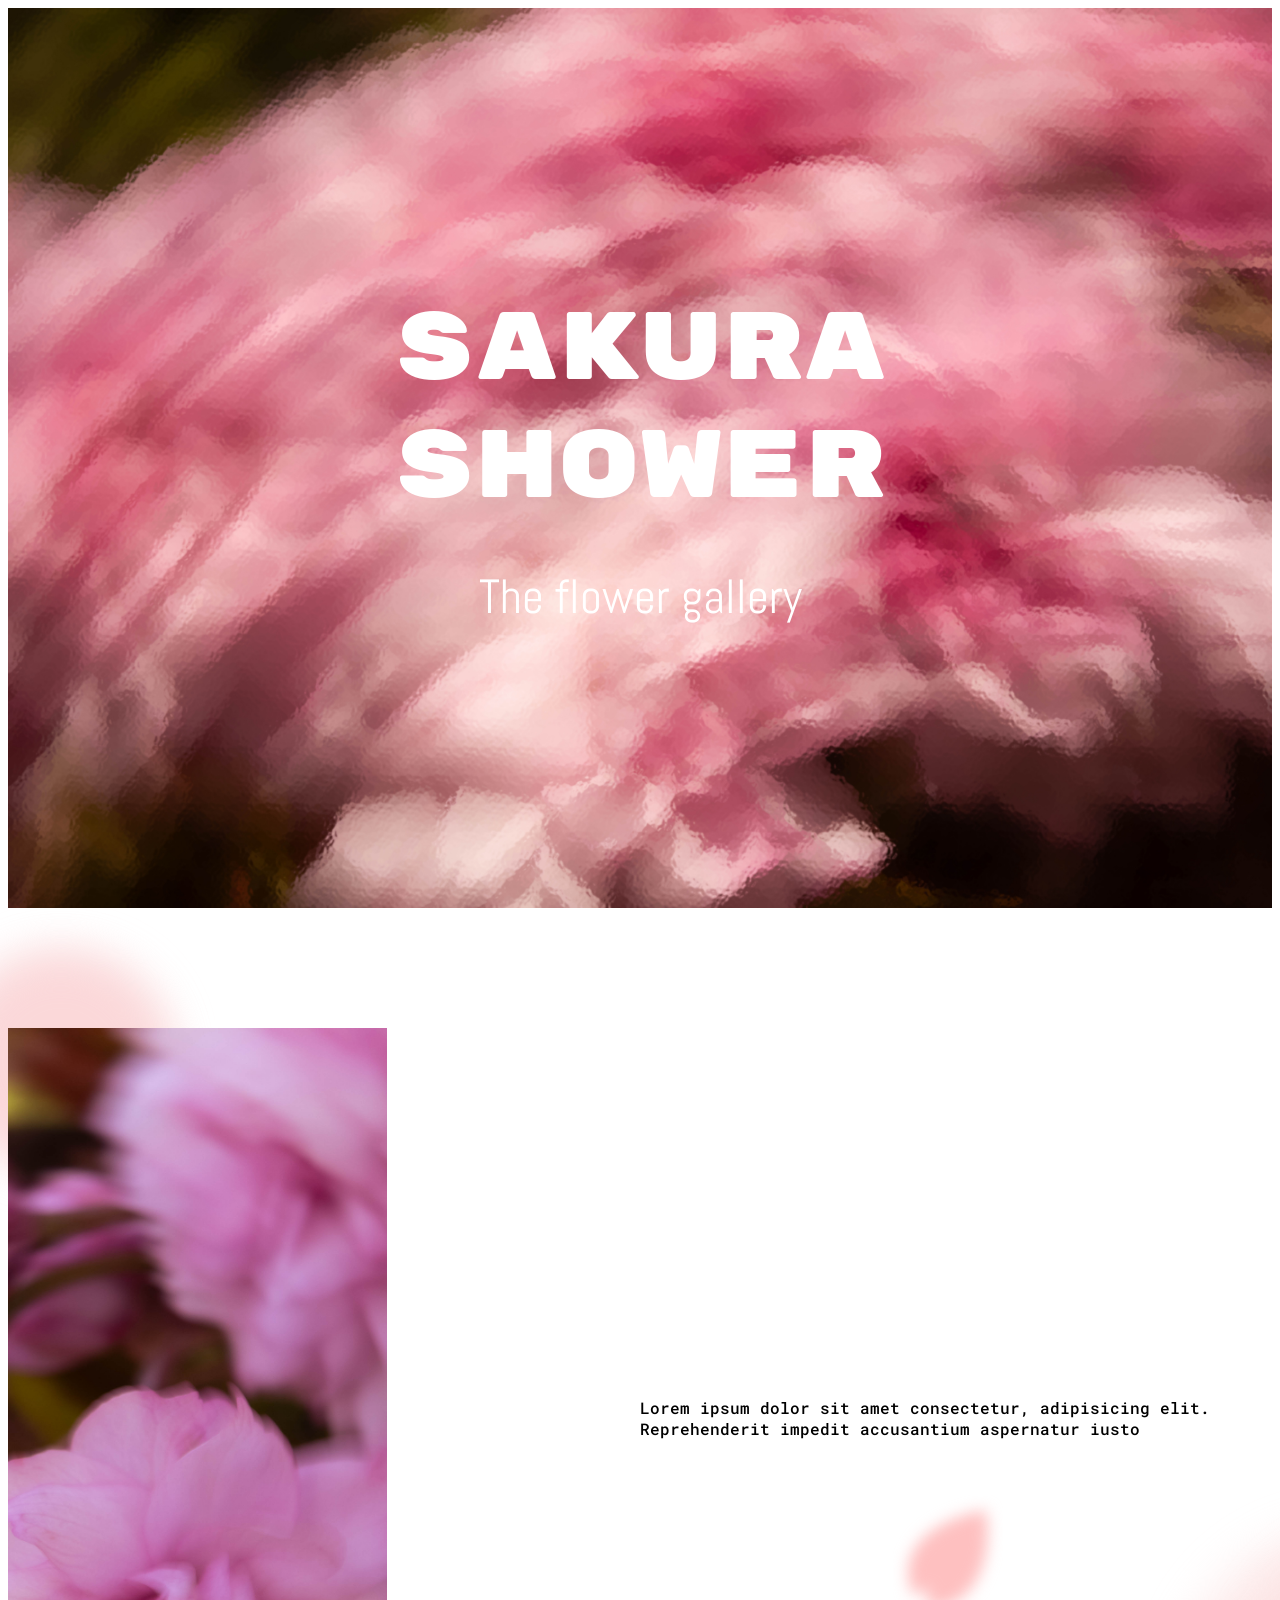
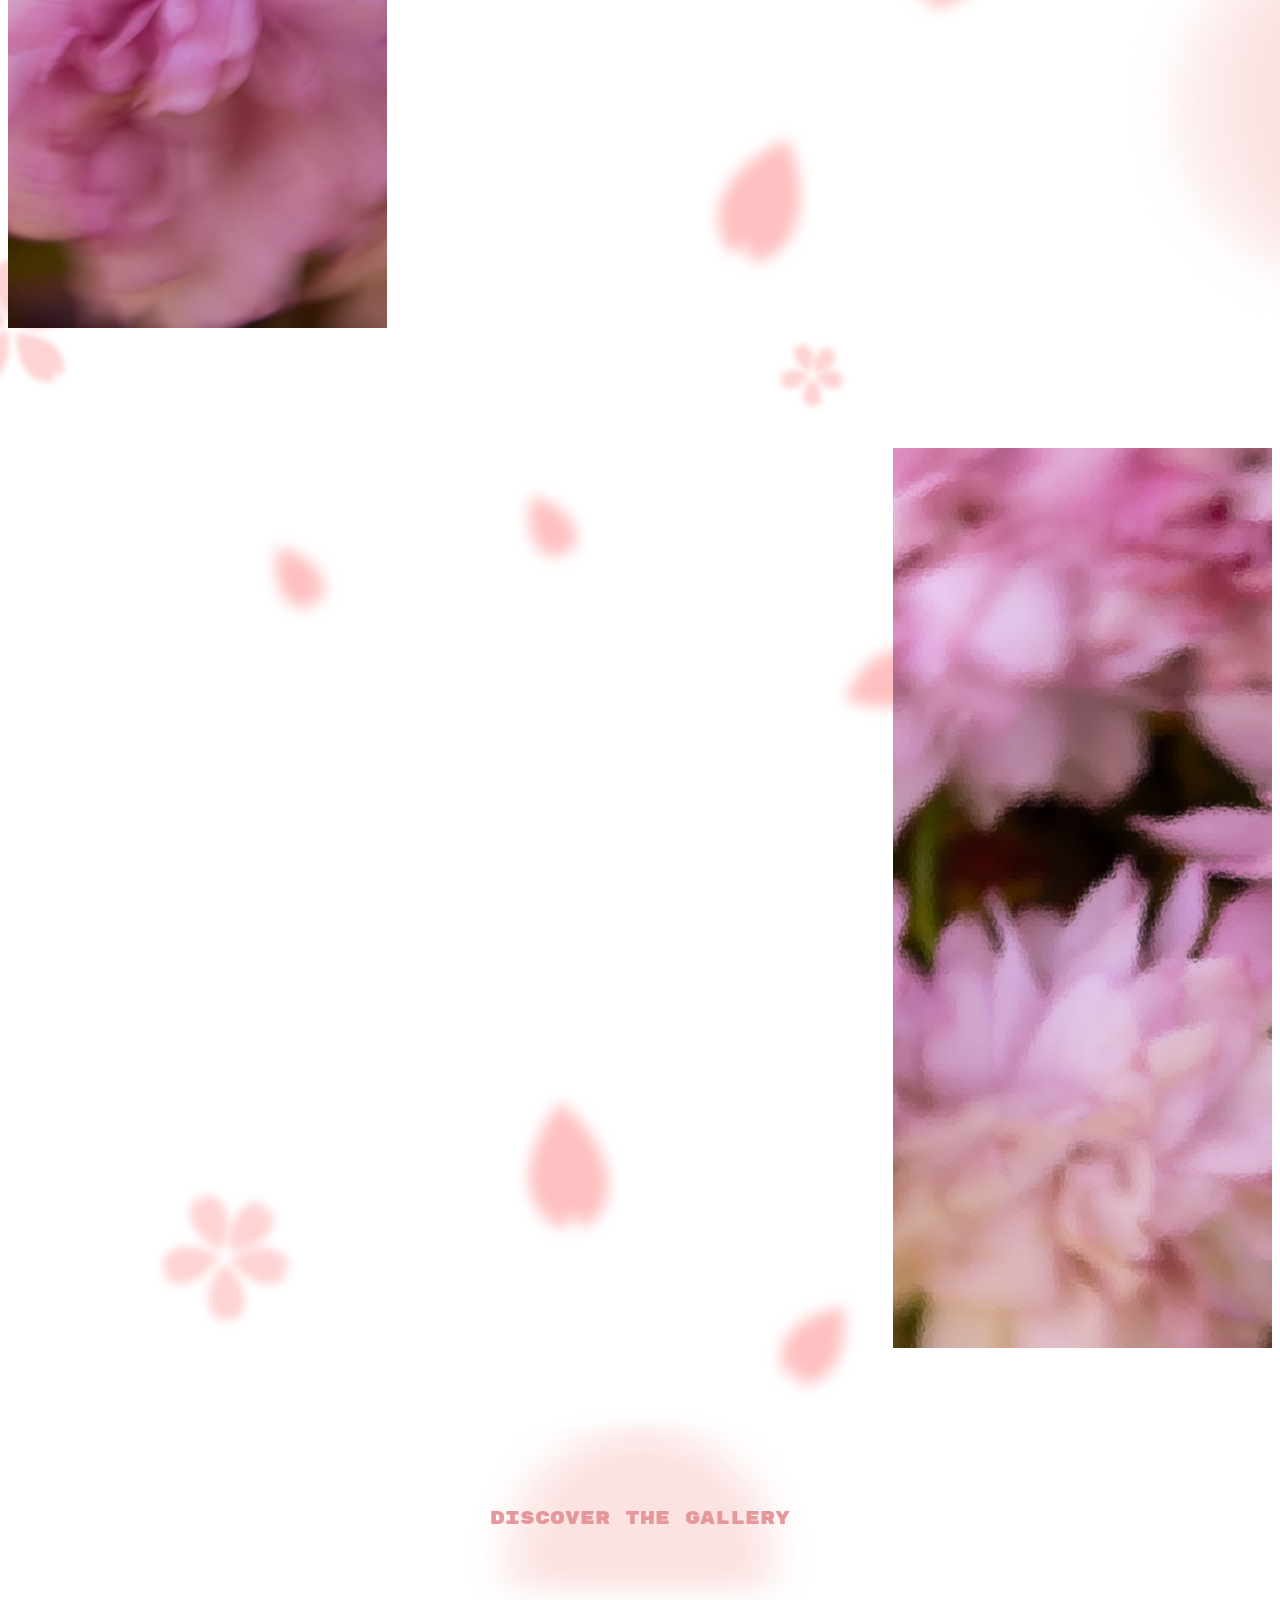
==== page/galerie.html @ 88663a0f "fixed some links" ====
<!DOCTYPE html>
<html lang="fr">
<head>
    <meta charset="UTF-8">
    <meta name="viewport" content="width=device-width, initial-scale=1.0">
    <title>Sakura Shower</title>
    <link rel="icon" type="image/png" href="src/svg/sakura.svg" />
    <link rel="stylesheet" href="../style/style.css"  >

    <link rel="preconnect" href="https://fonts.googleapis.com">
    <link rel="preconnect" href="https://fonts.gstatic.com" crossorigin>
    <link href="https://fonts.googleapis.com/css2?family=Rubik+Mono+One&display=swap" rel="stylesheet">
    <link href="https://fonts.googleapis.com/css2?family=Abel&display=swap" rel="stylesheet">
    <link href="https://fonts.googleapis.com/css2?family=Roboto+Mono:ital,wght@0,500;1,500&display=swap" rel="stylesheet">
</head>


<body>
    <section class="hero">

        <div class="hero-div">
            <h1>Sakura Shower</h1>
            <h2>The flower gallery</h2>
        </div>

    </section>


    <section class="container" id="presentation">
        
        <img id="img-pres" src="../src/image.jpg" alt="image de fleur">
        <img class ="halo2" src="../src/svg/halo2.svg">
        <img class="sakura" src="../src/svg/sakura.svg" data-speed="0.1">
        
        <p>Lorem ipsum dolor sit amet consectetur, adipisicing elit. Reprehenderit impedit accusantium aspernatur iusto</p>
        <img class ="halo" src="../src/svg/halo.svg">
        <img class="petale" src="../src/svg/petale.svg" data-speed="0.3">
        <img class="petale2" src="../src/svg/petale2.svg" data-speed="0.2">
    </section>


    <section class="container" id="suite">
        
        <img id="img-pres" src="../src/image2_glass.jpg" alt="image de fleur">
        <img class="sakura2" src="../src/svg/sakura2.svg" data-speed="0.15">
        
        
        <img class="petale3" src="../src/svg/petale3.svg" data-speed="0.4">
        <img class="petale4" src="../src/svg/petale4.svg" data-speed="0.2">
        <img class="petale5" src="../src/svg/petale5.svg" data-speed="0.3">
        
        <img class="sakura3" src="../src/svg/sakura3.svg" data-speed="0.1">
        
        <img class="petale6" src="../src/svg/petale6.svg" data-speed="0.2">
        <img class="petale7" src="../src/svg/petale7.svg" data-speed="0.3">
    </section>

    <section class="section-bouton">
    <div class="bouton-wrapper">
        <div id="bouton">
            <a href="page/galerie.html"> Discover the  gallery</a>
        </div>
        
        <img class="halo3" src="../src/svg/halo3.svg" alt="">
    </div>
</section>


<script>
    window.addEventListener('scroll', function() {
        let parallaxElements = document.querySelectorAll('[data-speed]');
        
        // Pour chaque élément, on calcule sa nouvelle position
        parallaxElements.forEach(el => {
            let speed = el.getAttribute('data-speed');
            // window.pageYOffset donne la position actuelle du scroll
            let yPos = -(window.pageYOffset * speed);
            
            // On applique le mouvement vers le haut via transform
            el.style.transform = `translateY(${yPos}px)`;
        });
    });
</script>
</body>
</html>
---- style/style.css ----
/* Applique ça à toutes tes décorations */
.sakura, .sakura2, .sakura3, .petale, .petale2, .petale3, .petale4, .petale5, .petale6, .petale7 {
    transition: transform 0.1s ease-out; 
}

:root {
  --primary-font: "Rubik Mono One", monospace;
  --secondary-font: "Abel", sans-serif;
  --mono-font: "Roboto Mono", monospace;
  --text-color: white;
  --max-width: 1300px;
}

/* Container */
.container {
  max-width: var(--max-width);
  margin: 0 auto;
}

/* Hero Section */
.hero {
  height: 100vh;
  background: url('../src/header.jpg') no-repeat center center/cover;
  display: flex;
  flex-direction: column;
  align-items: center;
  justify-content: center;
}

.hero-div {
  display: flex;
  flex-direction: column;
  align-items: center;
  justify-content: center;
  gap: 2.5rem; /* 40px in rem */
}

.hero h1 {
  color: var(--text-color);
  text-align: center;
  width: 50%;
  font-size: 6rem;
  font-family: var(--primary-font);
  font-weight: 400;
  font-style: normal;
  margin: 0;
}

.hero h2 {
  color: var(--text-color);
  text-align: center;
  font-size: 3rem;
  font-family: var(--secondary-font);
  font-weight: 400;
  font-style: normal;
  margin: 0;
}

/* Presentation Section */
#presentation {
  display: flex;
  align-items: center;
  position: relative;
  justify-content: space-between;
}

#presentation p {
  font-family: var(--mono-font);
  font-optical-sizing: auto;
  font-weight: 500;
  font-style: normal;
  width: 50%;
}

#img-pres {
  width: 30%;
  height: 100vh;
  object-fit: cover;
  aspect-ratio: 2/4;
  margin-top: 120px;
  position: relative;
  z-index: 1;
}

/* Decorative Elements */
.halo {
  position: absolute;
  right: -100px;
  bottom: 0;
}

.halo2 {
  position: absolute;
  left: -100px;
  top: 0;
}

.sakura {
  position: absolute;
  left: -65px;
  bottom: -65px;
}

.petale {
  position: absolute;
  left: 70%;
  bottom: 30%;
}

.petale2 {
  position: absolute;
  left: 55%;
  bottom: 5%;
}

/* Suite Section */
#suite {
  display: flex;
  justify-content: flex-end;
  position: relative;
}

.sakura2 {
  position: absolute;
  left: 60%;
  top: 0;
}

.petale3 {
  position: absolute;
  left: 40%;
  top: 15%;
}

.petale4 {
  position: absolute;
  left: 65%;
  top: 30%;
}

.petale5 {
  position: absolute;
  left: 20%;
  top: 20%;
}

.sakura3 {
  position: absolute;
  left: 10%;
  bottom: 0;
}

.petale6 {
  position: absolute;
  left: 40%;
  bottom: 10%;
}

.petale7 {
  position: absolute;
  left: 60%;
  bottom: -5%;
}


.section-bouton {
    display: flex;
    justify-content: center;
    margin-top: 80px;
}

.bouton-wrapper {
    position: relative;
    display: flex;
    justify-content: center;
    align-items: center;
}

#bouton {
  position: relative;
  z-index: 2; 
  padding: 80px 55px;
  background: rgba(255, 255, 255, 0.15);
  backdrop-filter: blur(12px);
  -webkit-backdrop-filter: blur(12px);
    
}


#bouton a {
  text-decoration: none;
  color: #E5989B; 
  font-family: var(--primary-font);
  font-size: 1.1rem;
  font-weight: 400;
  text-align: justify;
}

.halo3 {
  position: absolute;
  top: 70px;
  left: 50%;
  width: 80%;
  transform: translate(-50%, -50%);
  z-index: 1; 
  opacity: 0.8; 
}
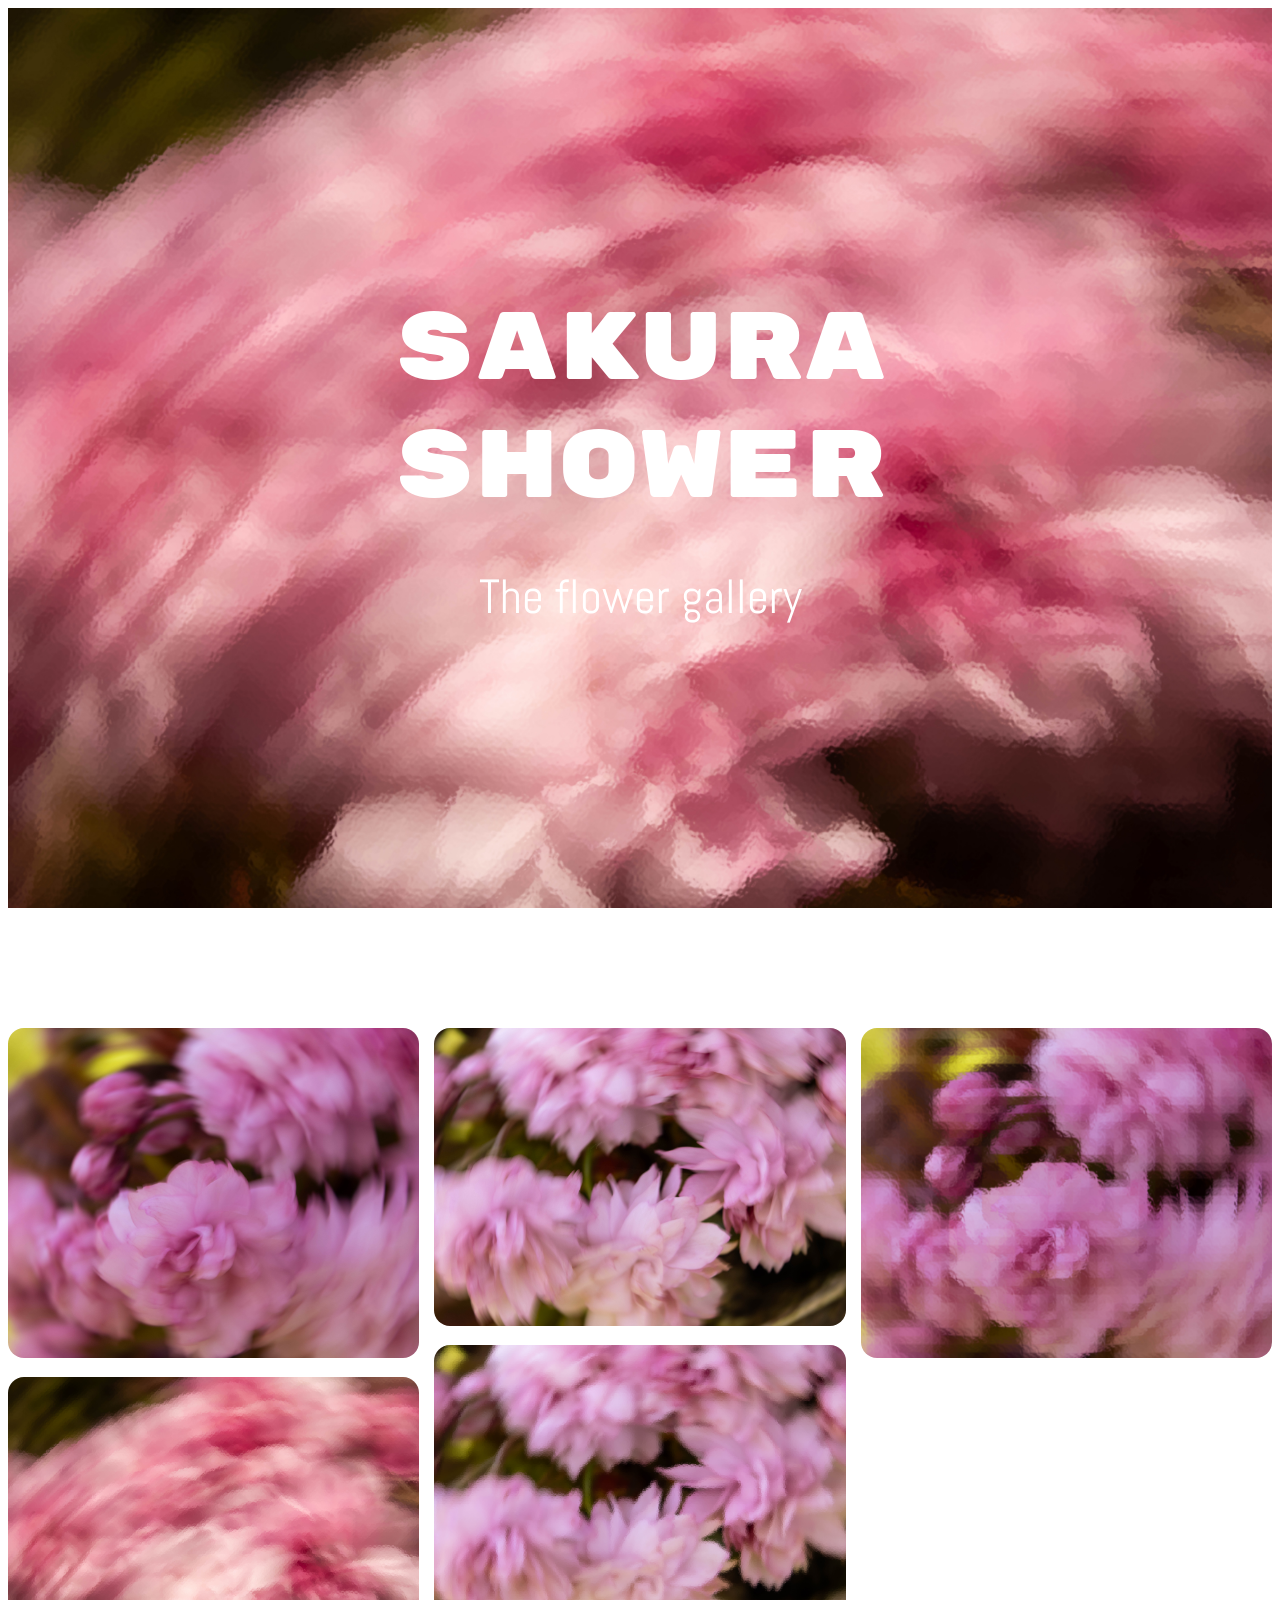
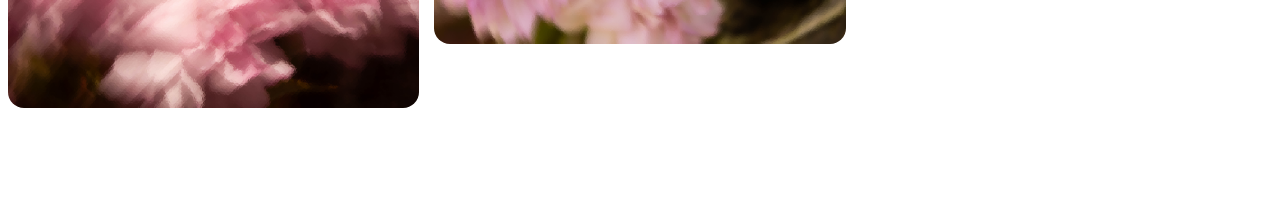
==== commit 1ab22d6e: "beginning of the gallery" ====
--- a/page/galerie.html
+++ b/page/galerie.html
@@ -6,6 +6,7 @@
     <title>Sakura Shower</title>
     <link rel="icon" type="image/png" href="src/svg/sakura.svg" />
     <link rel="stylesheet" href="../style/style.css"  >
+    <link rel="stylesheet" href="../style/galerie.css"  >
 
     <link rel="preconnect" href="https://fonts.googleapis.com">
     <link rel="preconnect" href="https://fonts.gstatic.com" crossorigin>
@@ -26,48 +27,30 @@
     </section>
 
 
-    <section class="container" id="presentation">
-        
-        <img id="img-pres" src="../src/image.jpg" alt="image de fleur">
-        <img class ="halo2" src="../src/svg/halo2.svg">
-        <img class="sakura" src="../src/svg/sakura.svg" data-speed="0.1">
-        
-        <p>Lorem ipsum dolor sit amet consectetur, adipisicing elit. Reprehenderit impedit accusantium aspernatur iusto</p>
-        <img class ="halo" src="../src/svg/halo.svg">
-        <img class="petale" src="../src/svg/petale.svg" data-speed="0.3">
-        <img class="petale2" src="../src/svg/petale2.svg" data-speed="0.2">
+
+    <section class="gallery container">
+
+        <img class="photo" src="../src/image.jpg">
+        <img class="photo" src="../src/header.jpg">
+        <img class="photo" src="../src/image2.jpg">
+        <img class="photo" src="../src/image2_glass.jpg">
+        <img class="photo" src="../src/image_glass.jpg">
+
     </section>
+    
+    <div class="modal" id="modal">
+        <div class="modal-overlay"></div>
 
+        <div class="modal-content">
+            <span class="close">&times;</span>
+            <img id="modal-img" src="">
+        </div>
+    </div>
 
-    <section class="container" id="suite">
-        
-        <img id="img-pres" src="../src/image2_glass.jpg" alt="image de fleur">
-        <img class="sakura2" src="../src/svg/sakura2.svg" data-speed="0.15">
-        
-        
-        <img class="petale3" src="../src/svg/petale3.svg" data-speed="0.4">
-        <img class="petale4" src="../src/svg/petale4.svg" data-speed="0.2">
-        <img class="petale5" src="../src/svg/petale5.svg" data-speed="0.3">
-        
-        <img class="sakura3" src="../src/svg/sakura3.svg" data-speed="0.1">
-        
-        <img class="petale6" src="../src/svg/petale6.svg" data-speed="0.2">
-        <img class="petale7" src="../src/svg/petale7.svg" data-speed="0.3">
-    </section>
-
-    <section class="section-bouton">
-    <div class="bouton-wrapper">
-        <div id="bouton">
-            <a href="page/galerie.html"> Discover the  gallery</a>
-        </div>
-        
-        <img class="halo3" src="../src/svg/halo3.svg" alt="">
-    </div>
-</section>
 
 
 <script>
-    window.addEventListener('scroll', function() {
+    /* window.addEventListener('scroll', function() {
         let parallaxElements = document.querySelectorAll('[data-speed]');
         
         // Pour chaque élément, on calcule sa nouvelle position
@@ -79,7 +62,32 @@
             // On applique le mouvement vers le haut via transform
             el.style.transform = `translateY(${yPos}px)`;
         });
-    });
-</script>
+    }); */
+
+    const photos = document.querySelectorAll(".photo");
+        const modal = document.getElementById("modal");
+        const modalImg = document.getElementById("modal-img");
+        const closeBtn = document.querySelector(".close");
+
+        photos.forEach(photo => {
+            photo.addEventListener("click", () => {
+                const img = photo.src;
+                
+                modalImg.src = img;
+
+                modal.classList.add("active");
+            });
+        });
+
+        closeBtn.addEventListener("click", () => {
+            modal.classList.remove("active");
+        });
+
+        modal.addEventListener("click", (e) => {
+            if (e.target === modal) {
+                modal.classList.remove("active");
+            }
+        });
+</script> 
 </body>
 </html>
--- a/style/galerie.css
+++ b/style/galerie.css
@@ -0,0 +1,79 @@
+
+.gallery{
+    margin-top: 120px;
+  column-count: 3;
+  column-gap: 15px;
+  margin-bottom: 8vh;
+}
+
+.gallery img{
+  width: 100%;
+  height: auto;
+  border-radius: 1em;
+  margin: 0 0 15px 0;
+}
+
+.gallery img:hover{
+  transform: scale(0.99);
+}
+
+
+.modal {
+    position: fixed;
+    inset: 0;
+    display: flex;
+    justify-content: center;
+    align-items: center;
+
+    background: rgba(0,0,0,0.85);
+    backdrop-filter: blur(8px);
+
+    opacity: 0;
+    pointer-events: none;
+    transition: opacity 0.6s ease;
+
+    z-index: 10000;
+}
+
+.modal.active {
+    opacity: 1;
+    pointer-events: auto;
+}
+
+.modal-content {
+    position: relative;
+    display: flex;
+    width: fit-content;
+    height: 90vh;
+    background: rgba(255, 255, 255, 0.1); /* Fond blanc très transparent */
+    backdrop-filter: blur(15px);         /* Flou de l'arrière-plan */
+    -webkit-backdrop-filter: blur(15px);    
+    padding: 25px;
+    box-shadow: 0 0 60px rgba(255,255,255,0.1);
+
+    transform: scale(0.8);
+    transition: transform 0.6s ease;
+}
+
+.modal.active .modal-content {
+    transform: scale(1);
+}
+
+.modal-content img {
+    width: 100%;
+    height: auto;
+}
+
+.modal-container {
+    display: flex;
+    flex-direction: column;
+}
+
+.close {
+    position: absolute;
+    top: 0;
+    right: 5px;
+    font-size: 28px;
+    color: white;
+    cursor: pointer;
+}
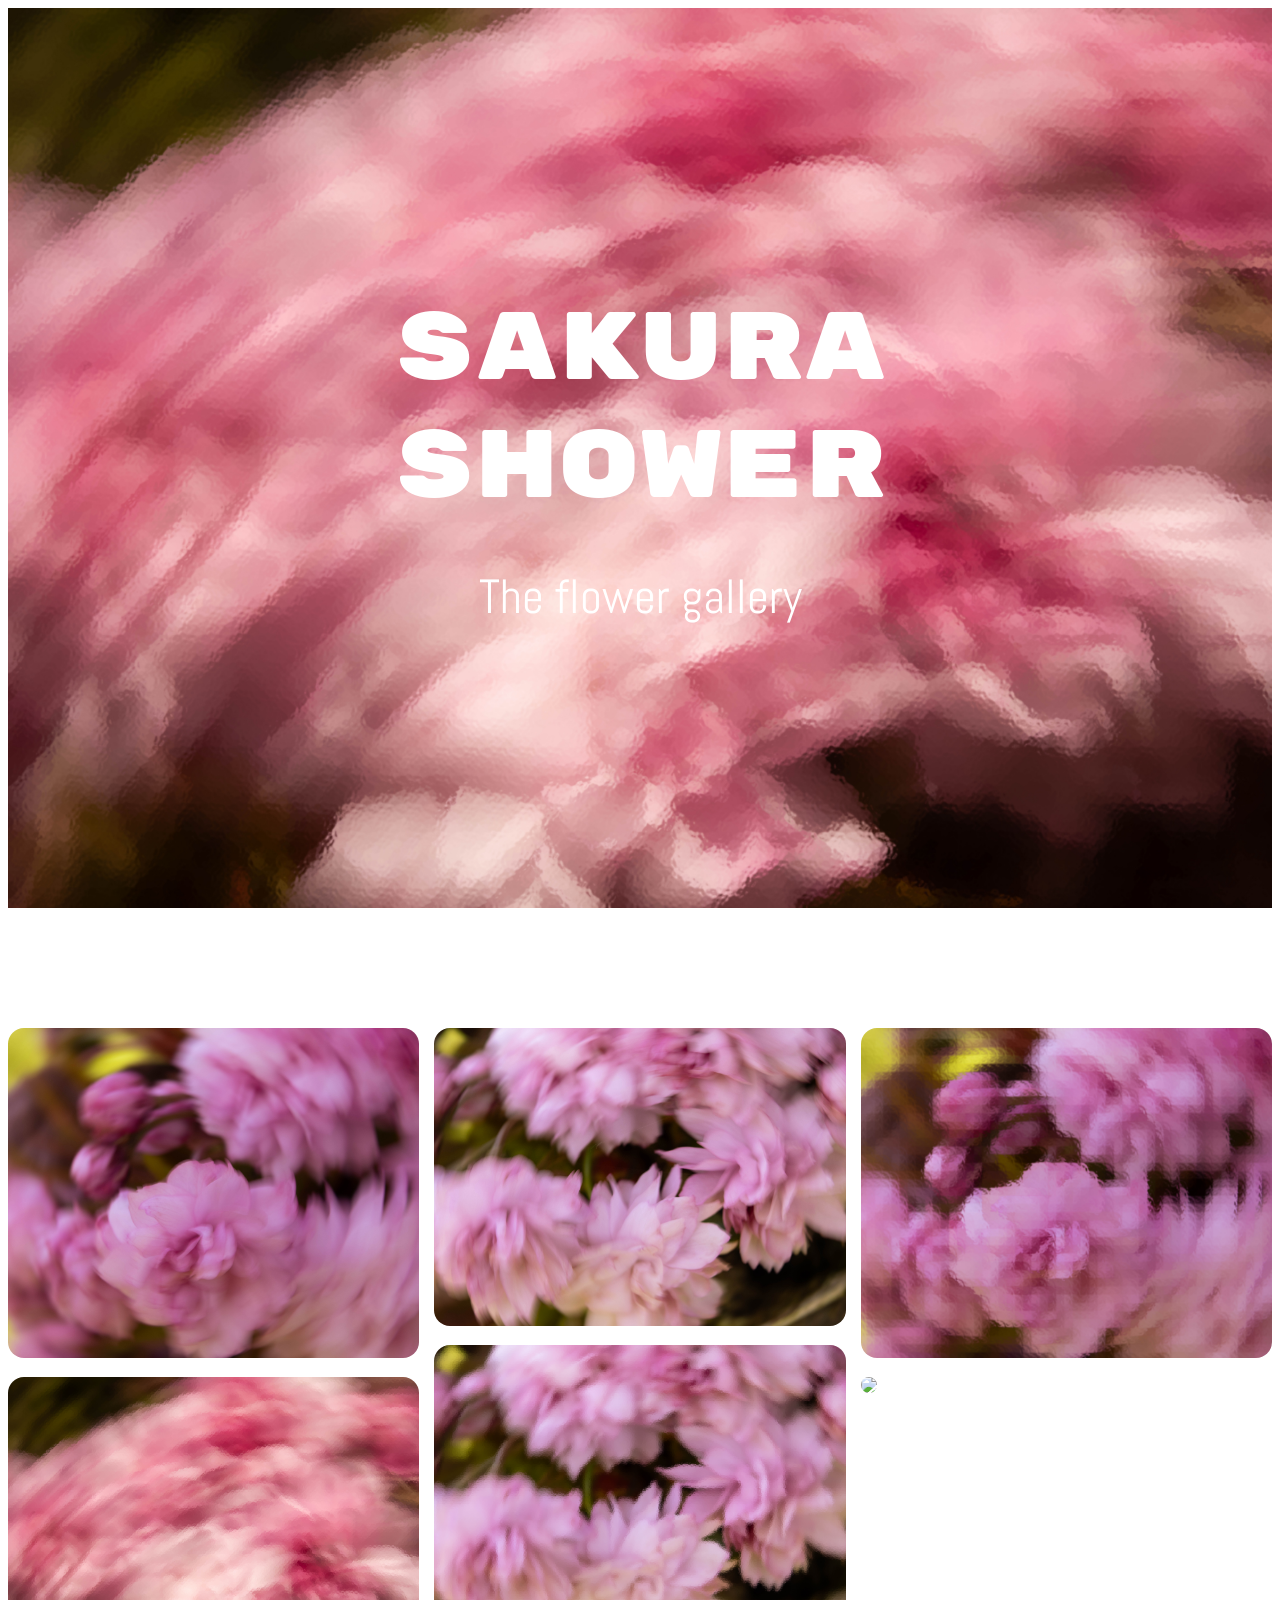
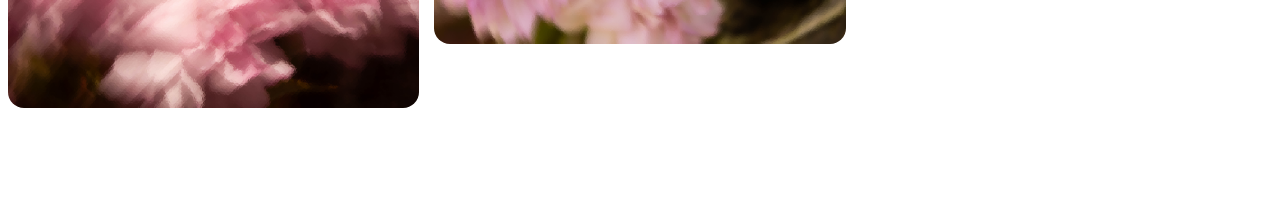
==== commit 50d56d89: "new picture and some flowers add" ====
--- a/page/galerie.html
+++ b/page/galerie.html
@@ -35,6 +35,7 @@
         <img class="photo" src="../src/image2.jpg">
         <img class="photo" src="../src/image2_glass.jpg">
         <img class="photo" src="../src/image_glass.jpg">
+        <img class="photo" src="../src/bird.png">
 
     </section>
     
--- a/style/style.css
+++ b/style/style.css
@@ -150,6 +150,12 @@
   bottom: 0;
 }
 
+.sakura4 {
+  position: absolute;
+  left: 15%;
+  bottom: 40%;
+}
+
 .petale6 {
   position: absolute;
   left: 40%;
@@ -162,6 +168,11 @@
   bottom: -5%;
 }
 
+.petale8 {
+  position: absolute;
+  left: 30%;
+  bottom: -5%;
+}
 
 .section-bouton {
     display: flex;
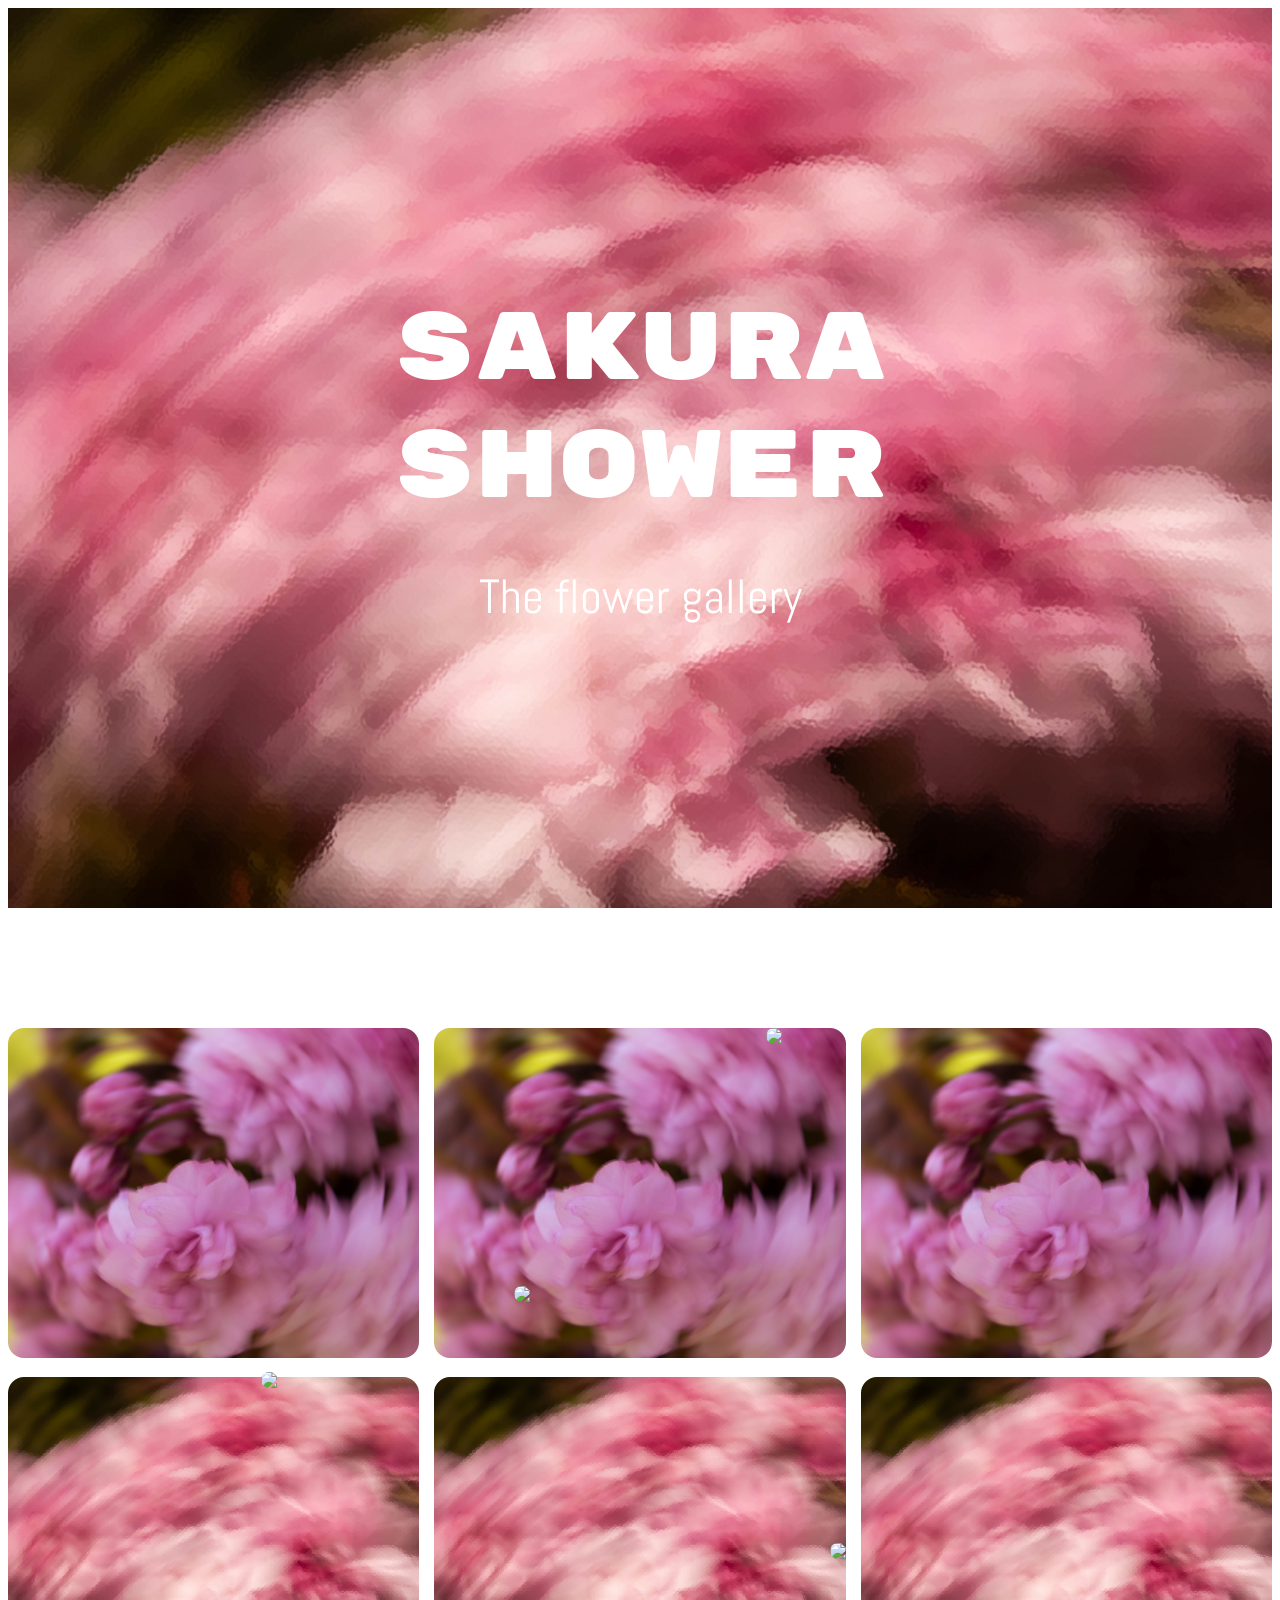
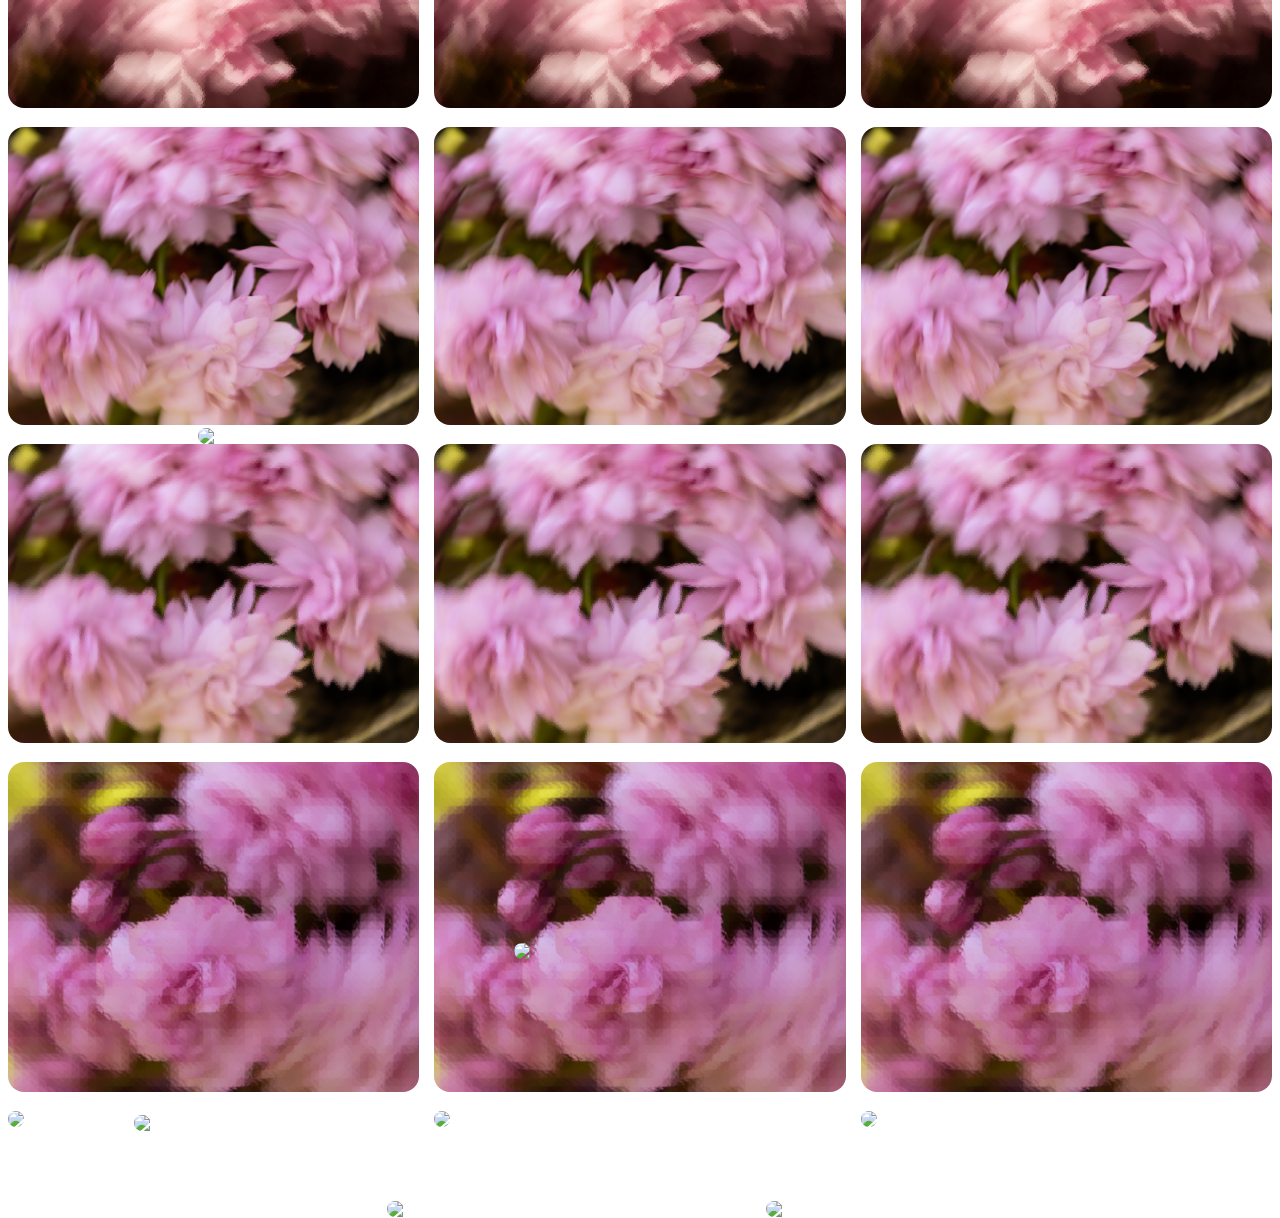
==== commit 634a4ead: "ajout de photos de fleurs et d'un effet au scroll" ====
--- a/page/galerie.html
+++ b/page/galerie.html
@@ -36,6 +36,37 @@
         <img class="photo" src="../src/image2_glass.jpg">
         <img class="photo" src="../src/image_glass.jpg">
         <img class="photo" src="../src/bird.png">
+        <img class="photo" src="../src/image.jpg">
+        <img class="photo" src="../src/header.jpg">
+        <img class="photo" src="../src/image2.jpg">
+        <img class="photo" src="../src/image2_glass.jpg">
+        <img class="photo" src="../src/image_glass.jpg">
+        <img class="photo" src="../src/bird.png">
+        <img class="photo" src="../src/image.jpg">
+        <img class="photo" src="../src/header.jpg">
+        <img class="photo" src="../src/image2.jpg">
+        <img class="photo" src="../src/image2_glass.jpg">
+        <img class="photo" src="../src/image_glass.jpg">
+        <img class="photo" src="../src/bird.png">
+
+
+        
+        <img class="sakura2" src="src/svg/sakura2.svg" data-speed="0.15">
+        
+        
+        <img class="petale3" src="src/svg/petale3.svg" data-speed="0.4">
+        <img class="petale4" src="src/svg/petale4.svg" data-speed="0.2">
+        <img class="petale5" src="src/svg/petale5.svg" data-speed="0.3">
+        
+        <img class="sakura3" src="src/svg/sakura3.svg" data-speed="0.1">
+        
+        <img class="petale6" src="src/svg/petale6.svg" data-speed="0.2">
+        <img class="petale7" src="src/svg/petale7.svg" data-speed="0.3">
+
+        
+        <img class="sakura4" src="src/svg/sakura3.svg" data-speed="0.2">
+        
+        <img class="petale8" src="src/svg/petale5.svg" data-speed="0.4">
 
     </section>
     
--- a/style/galerie.css
+++ b/style/galerie.css
@@ -1,20 +1,22 @@
 
 .gallery{
     margin-top: 120px;
-  column-count: 3;
-  column-gap: 15px;
-  margin-bottom: 8vh;
+    column-count: 3;
+    column-gap: 15px;
+    margin-bottom: 8vh;
+    scroll-behavior: smooth;
+    position: relative;
 }
 
 .gallery img{
-  width: 100%;
-  height: auto;
-  border-radius: 1em;
-  margin: 0 0 15px 0;
+    width: 100%;
+    height: auto;
+    border-radius: 1em;
+    margin: 0 0 15px 0;
 }
 
 .gallery img:hover{
-  transform: scale(0.99);
+    transform: scale(0.99);
 }
 
 
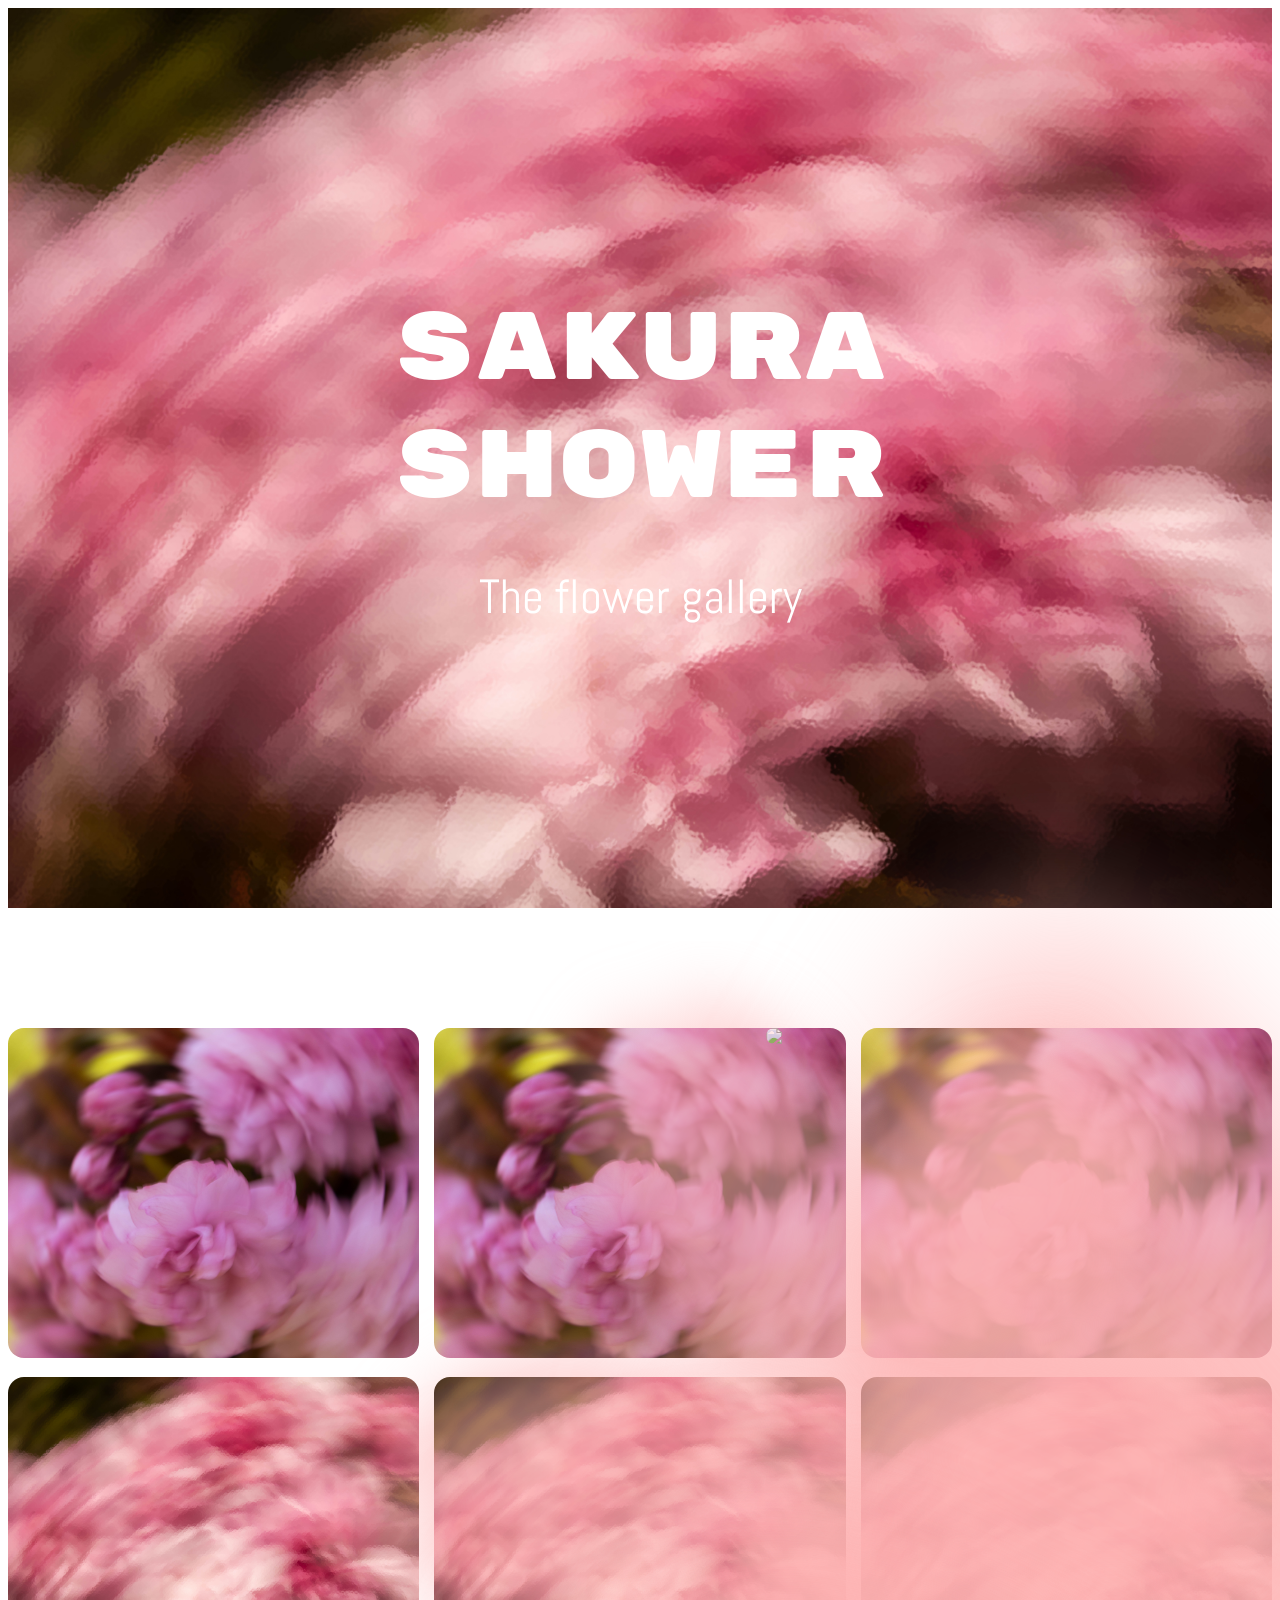
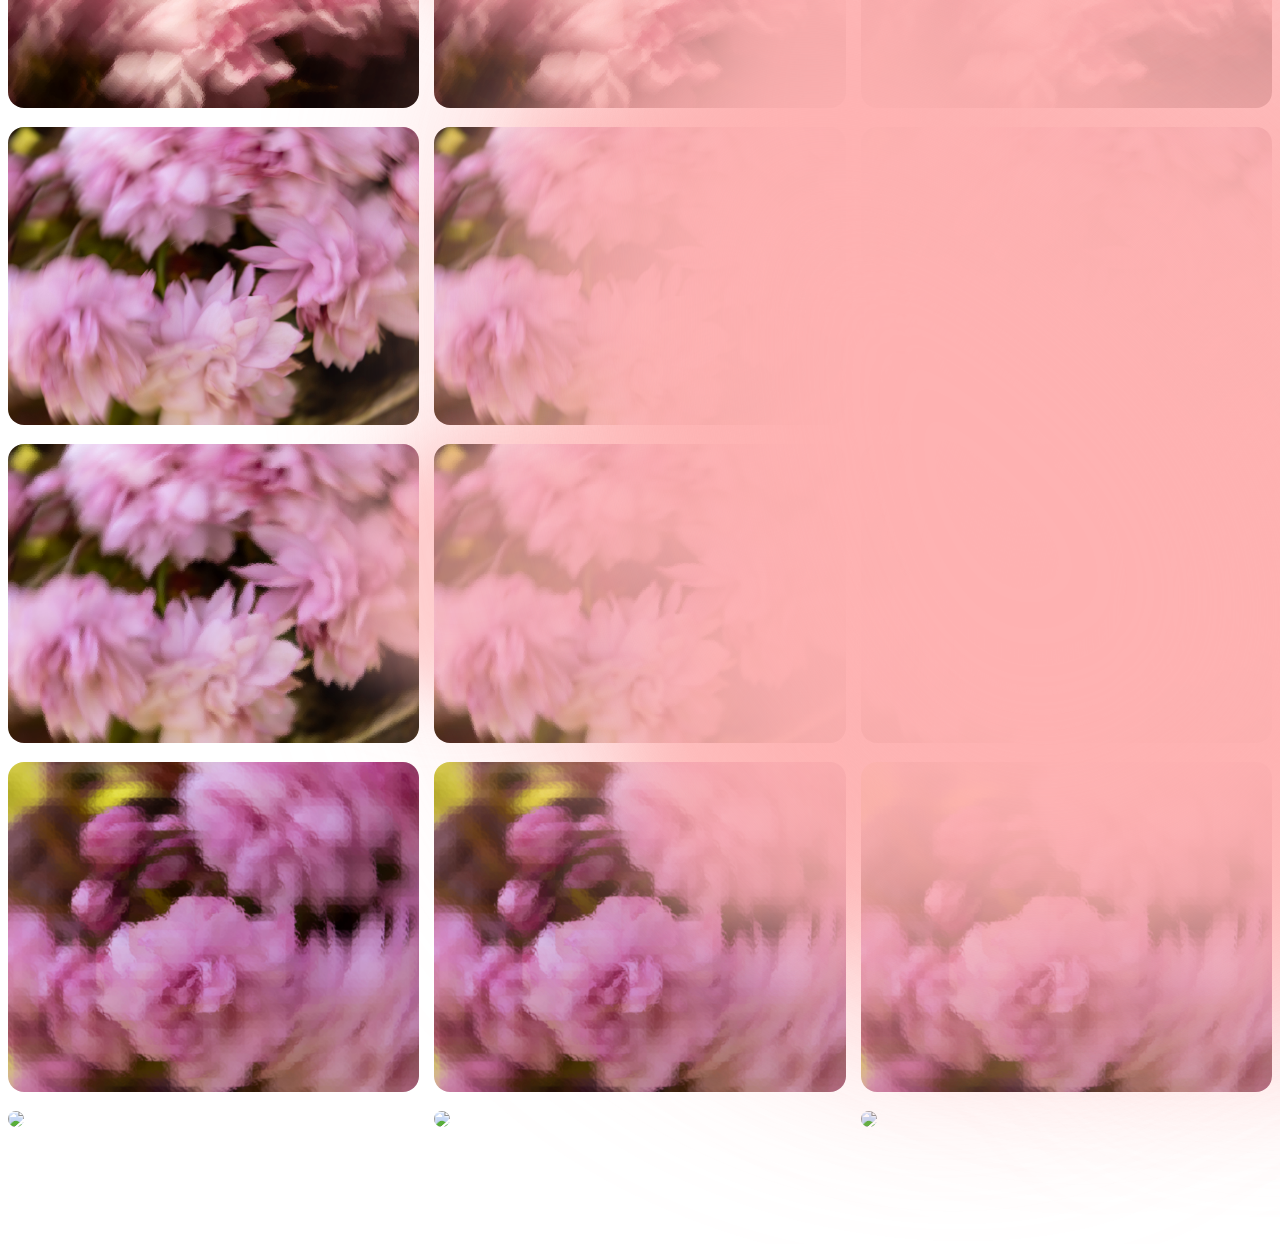
==== commit f236dd91: "correction des liens des fleurs" ====
--- a/page/galerie.html
+++ b/page/galerie.html
@@ -54,19 +54,19 @@
         <img class="sakura2" src="src/svg/sakura2.svg" data-speed="0.15">
         
         
-        <img class="petale3" src="src/svg/petale3.svg" data-speed="0.4">
-        <img class="petale4" src="src/svg/petale4.svg" data-speed="0.2">
-        <img class="petale5" src="src/svg/petale5.svg" data-speed="0.3">
+        <img class="petale3" src="../src/svg/petale3.svg" data-speed="0.4">
+        <img class="petale4" src="../src/svg/petale4.svg" data-speed="0.2">
+        <img class="petale5" src="../src/svg/petale5.svg" data-speed="0.3">
         
-        <img class="sakura3" src="src/svg/sakura3.svg" data-speed="0.1">
+        <img class="sakura3" src="../src/svg/sakura3.svg" data-speed="0.1">
         
-        <img class="petale6" src="src/svg/petale6.svg" data-speed="0.2">
-        <img class="petale7" src="src/svg/petale7.svg" data-speed="0.3">
+        <img class="petale6" src="../src/svg/petale6.svg" data-speed="0.2">
+        <img class="petale7" src="../src/svg/petale7.svg" data-speed="0.3">
 
         
-        <img class="sakura4" src="src/svg/sakura3.svg" data-speed="0.2">
+        <img class="sakura4" src="../src/svg/sakura3.svg" data-speed="0.2">
         
-        <img class="petale8" src="src/svg/petale5.svg" data-speed="0.4">
+        <img class="petale8" src="../src/svg/petale5.svg" data-speed="0.4">
 
     </section>
     
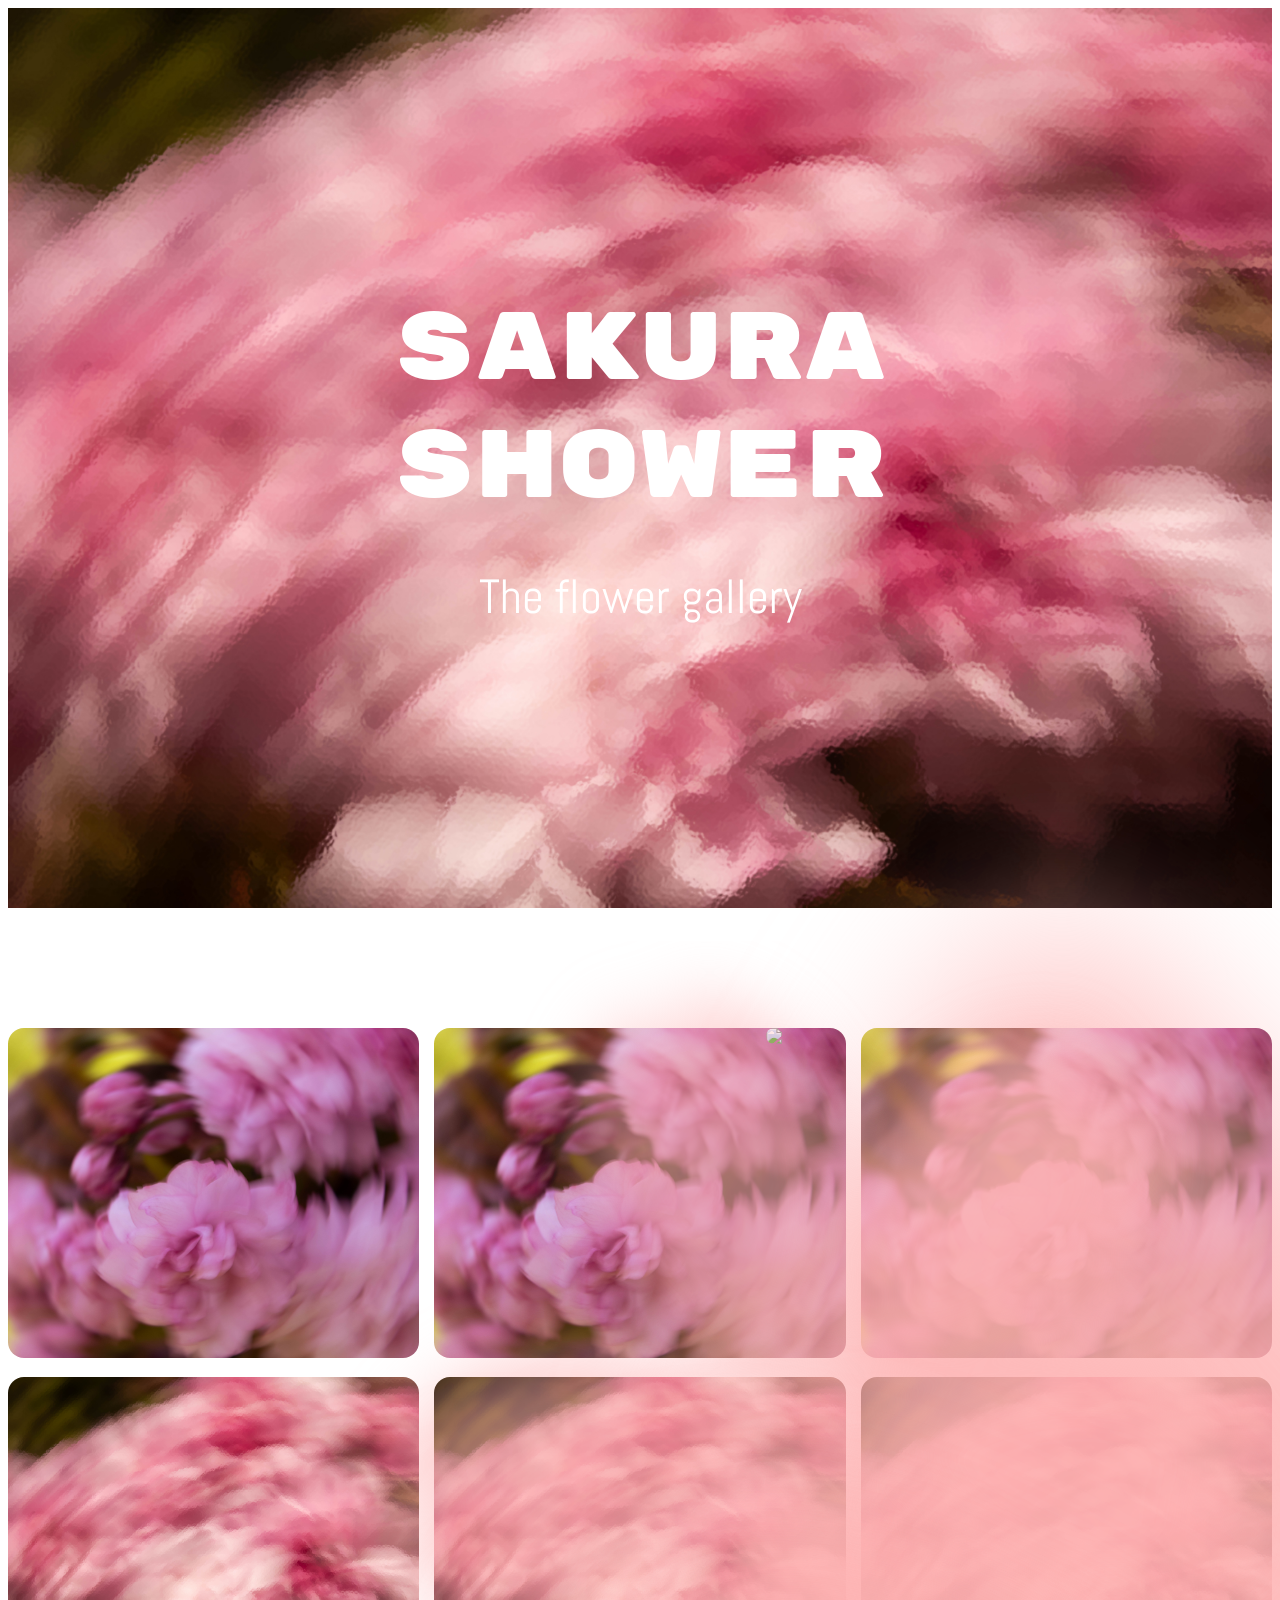
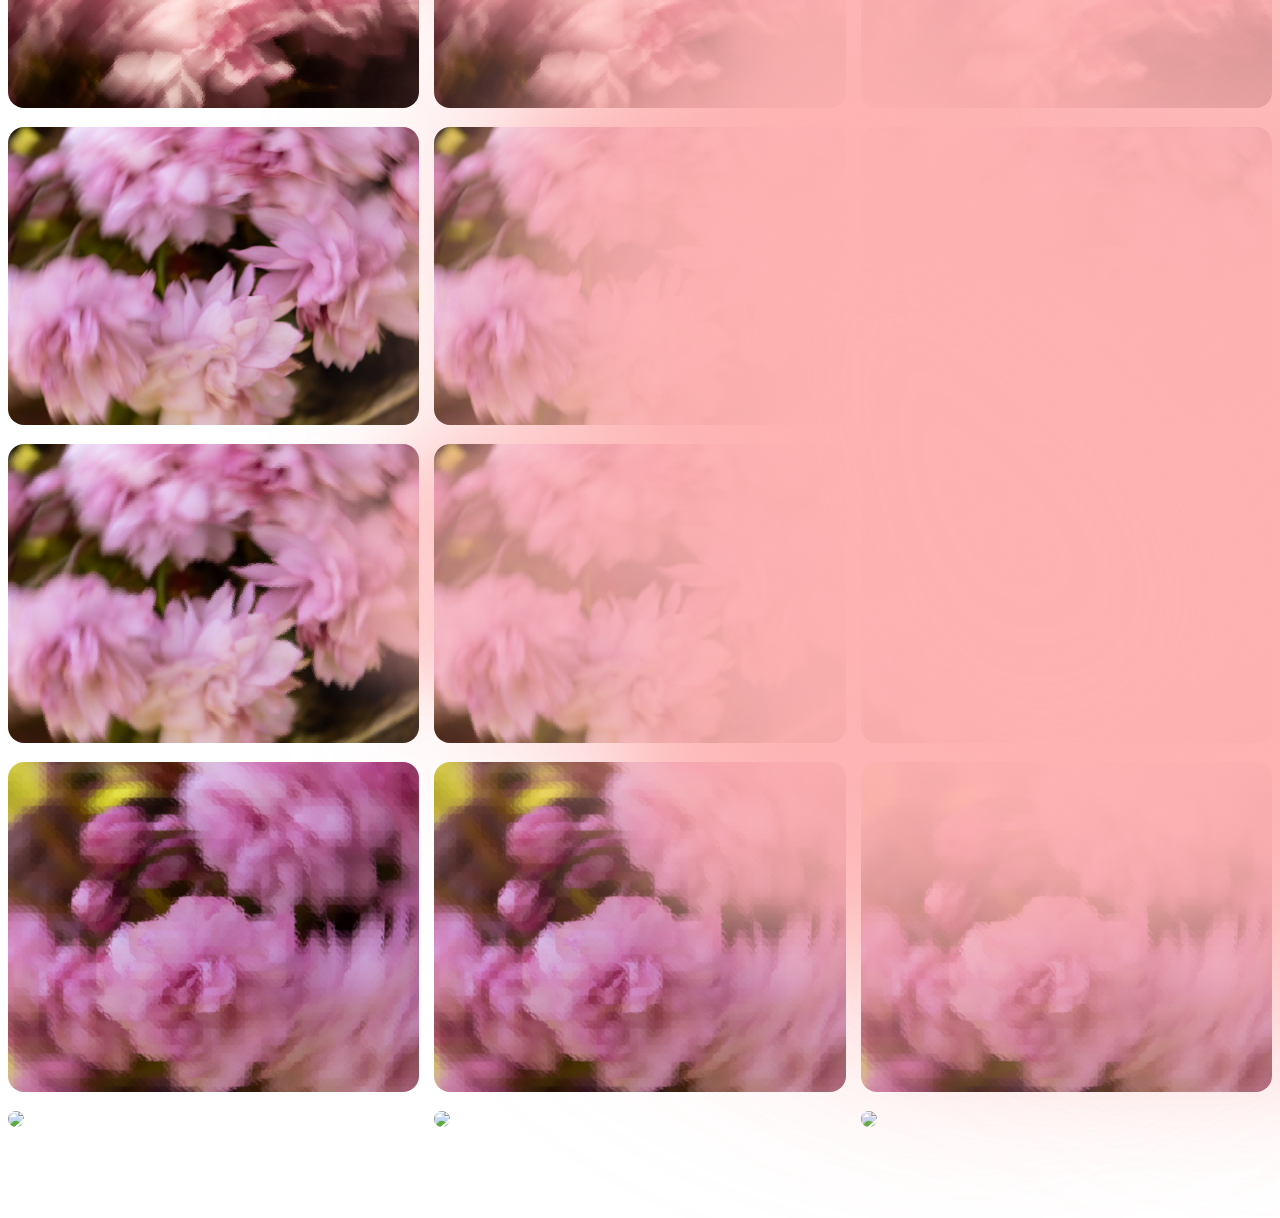
==== commit 95d7a5c9: "le script était commenté" ====
--- a/page/galerie.html
+++ b/page/galerie.html
@@ -82,7 +82,7 @@
 
 
 <script>
-    /* window.addEventListener('scroll', function() {
+     window.addEventListener('scroll', function() {
         let parallaxElements = document.querySelectorAll('[data-speed]');
         
         // Pour chaque élément, on calcule sa nouvelle position
@@ -94,7 +94,7 @@
             // On applique le mouvement vers le haut via transform
             el.style.transform = `translateY(${yPos}px)`;
         });
-    }); */
+    }); 
 
     const photos = document.querySelectorAll(".photo");
         const modal = document.getElementById("modal");
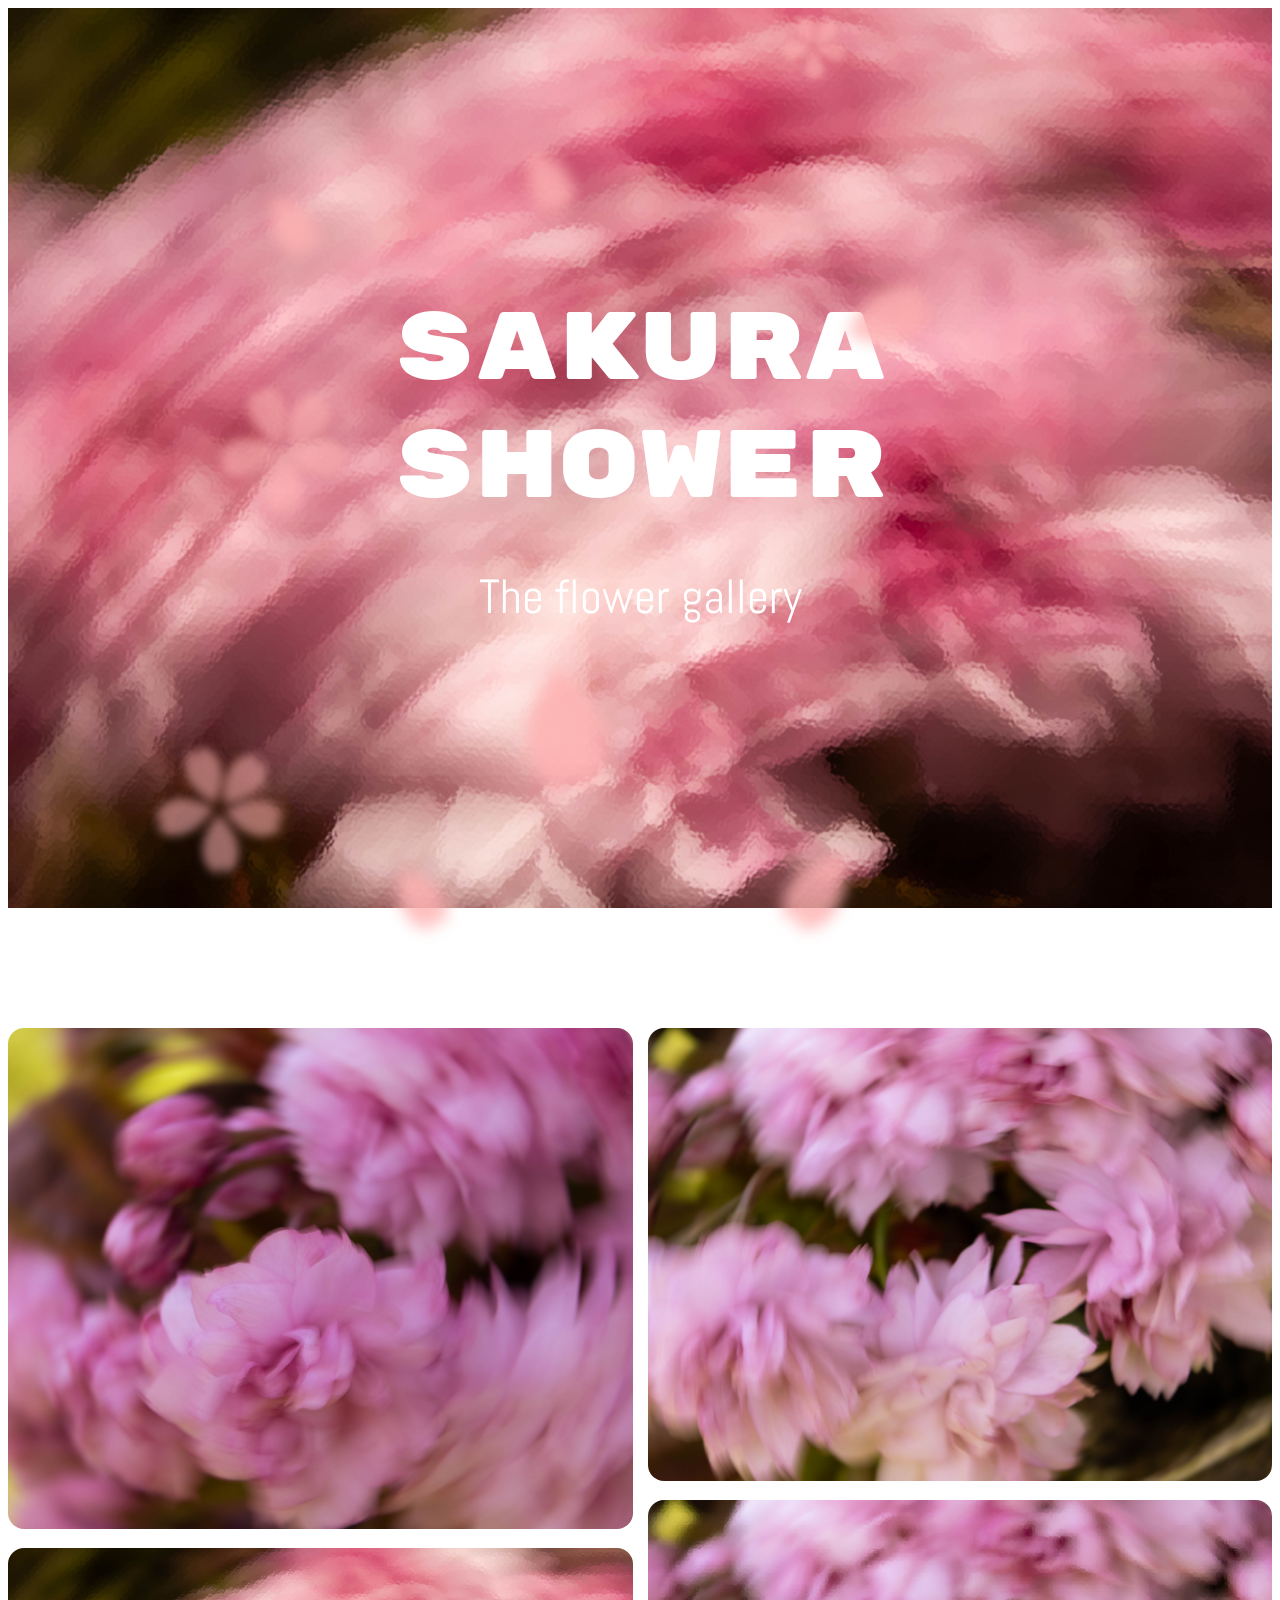
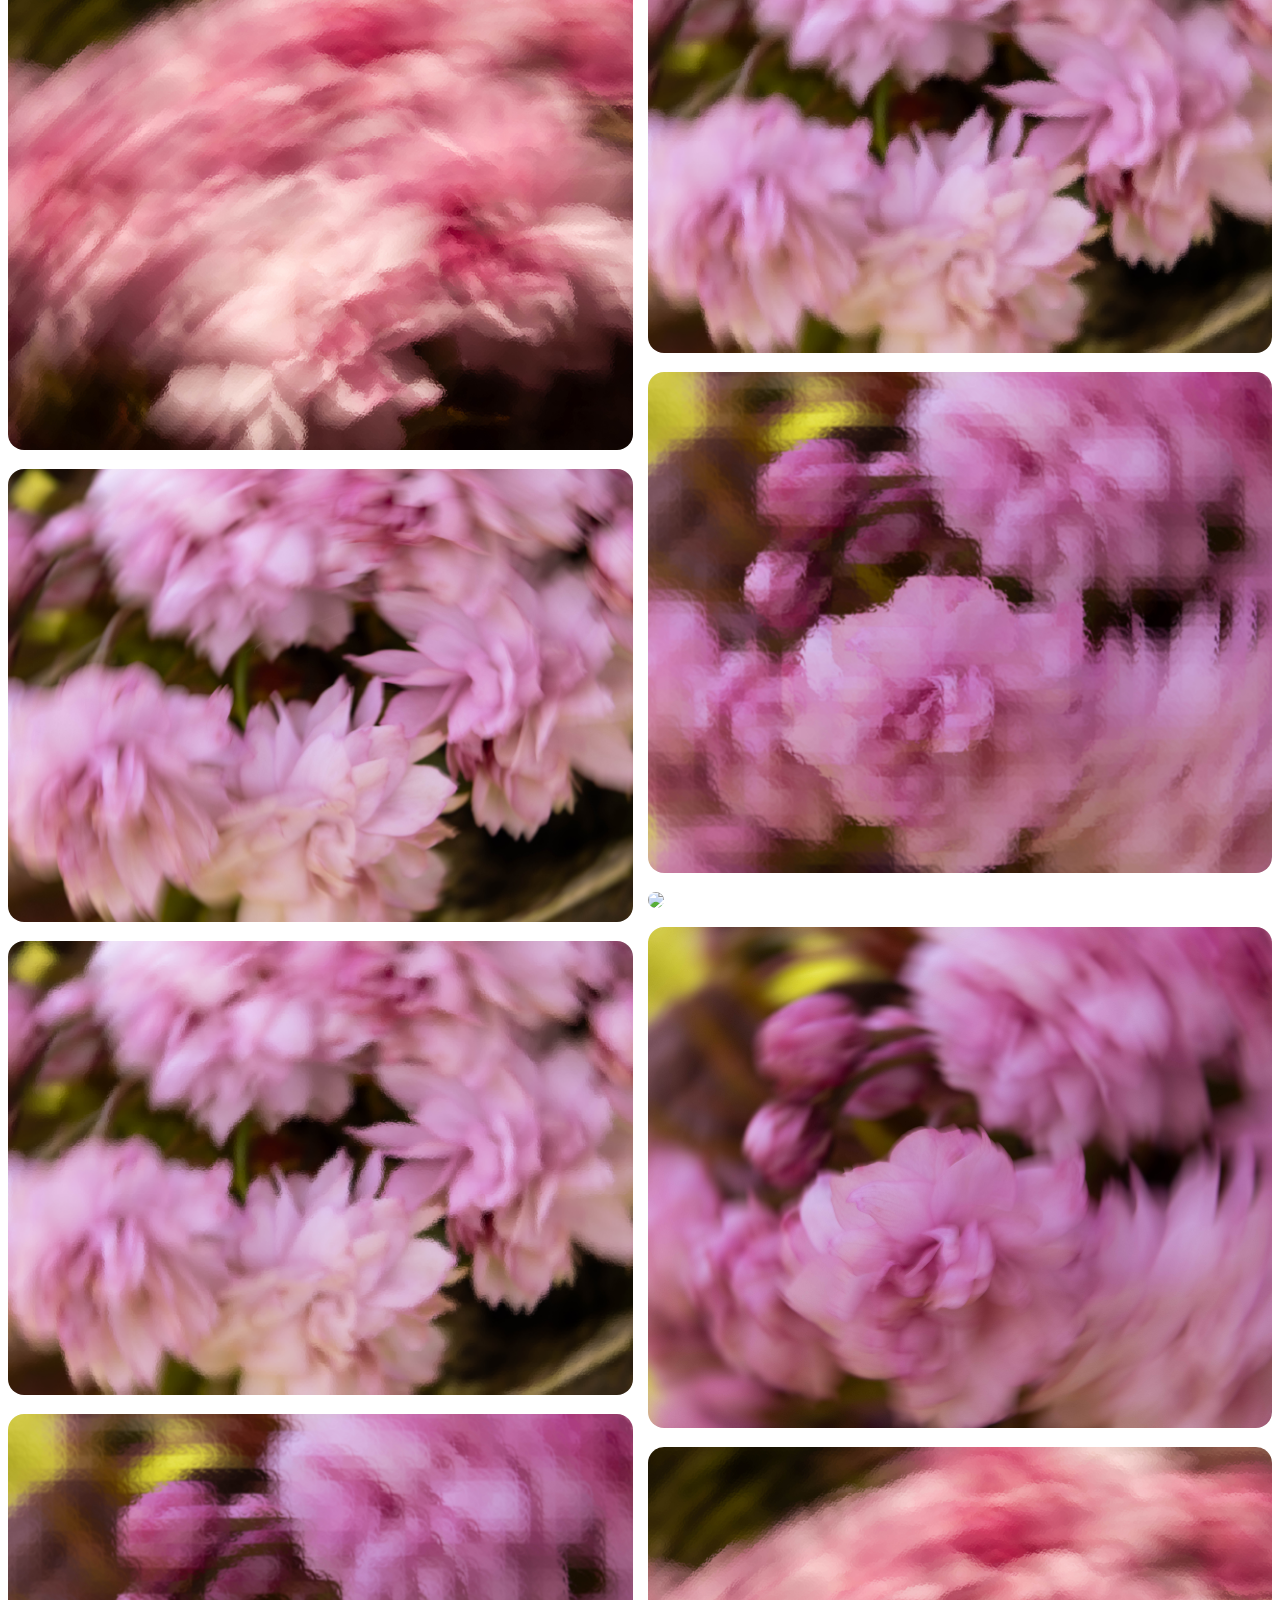
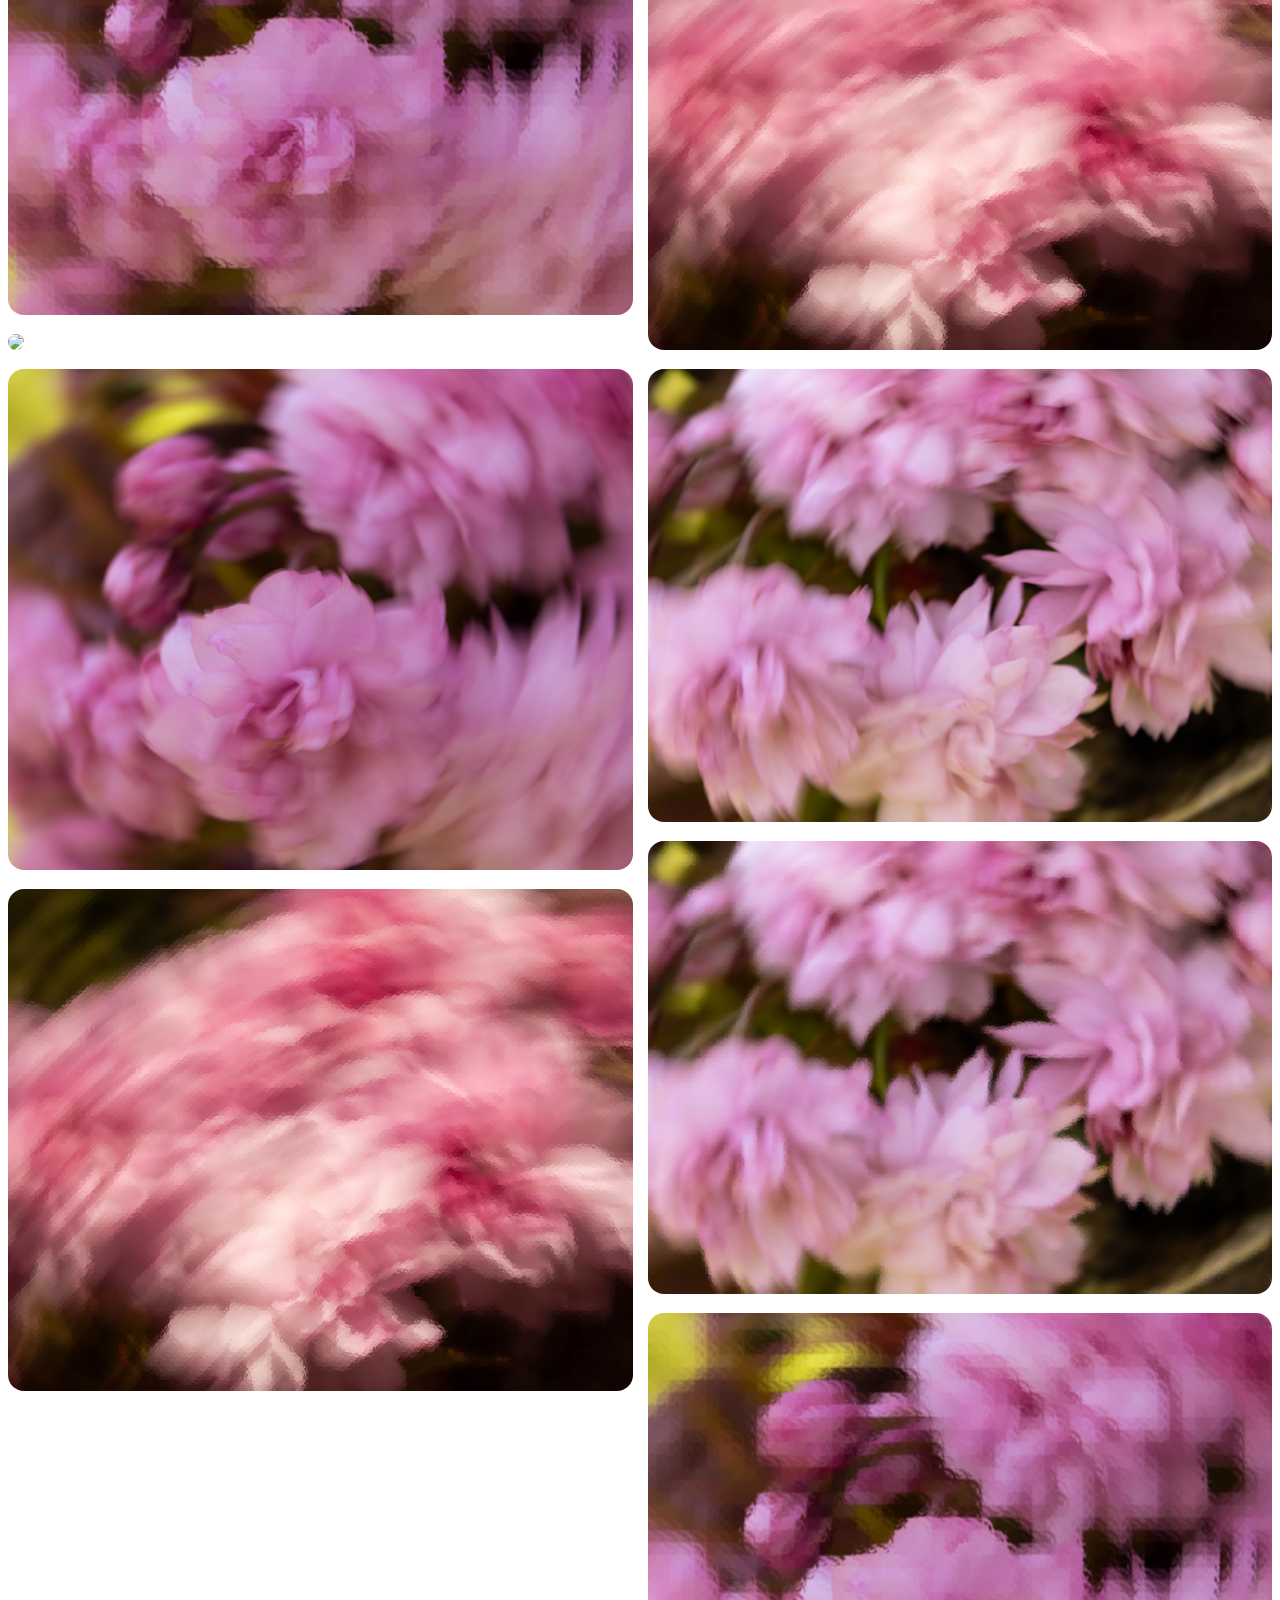
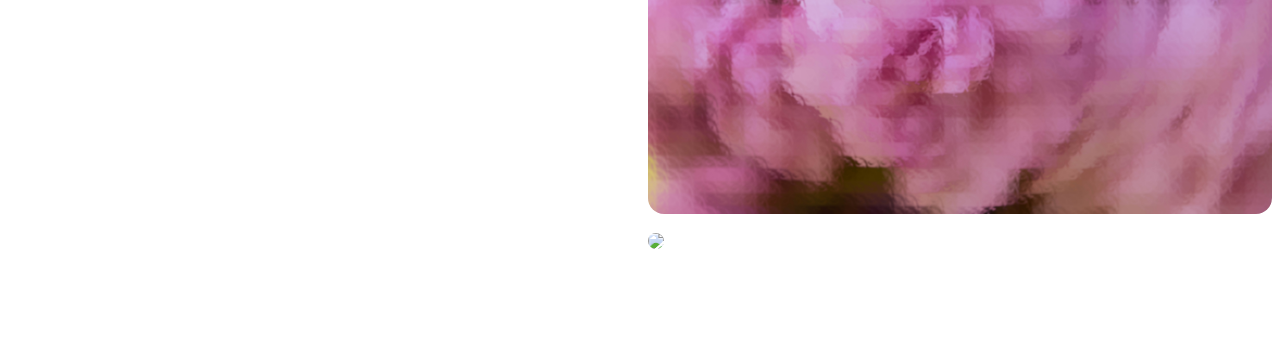
==== commit 779ea947: "leger changement gallerie faudra fix les fleurs" ====
--- a/page/galerie.html
+++ b/page/galerie.html
@@ -51,7 +51,11 @@
 
 
         
-        <img class="sakura2" src="src/svg/sakura2.svg" data-speed="0.15">
+        
+
+    </section>
+
+        <img class="sakura2" src="../src/svg/sakura2.svg" data-speed="0.15">
         
         
         <img class="petale3" src="../src/svg/petale3.svg" data-speed="0.4">
@@ -67,8 +71,6 @@
         <img class="sakura4" src="../src/svg/sakura3.svg" data-speed="0.2">
         
         <img class="petale8" src="../src/svg/petale5.svg" data-speed="0.4">
-
-    </section>
     
     <div class="modal" id="modal">
         <div class="modal-overlay"></div>
--- a/style/galerie.css
+++ b/style/galerie.css
@@ -1,11 +1,10 @@
 
 .gallery{
     margin-top: 120px;
-    column-count: 3;
+    column-count: 2;
     column-gap: 15px;
     margin-bottom: 8vh;
-    scroll-behavior: smooth;
-    position: relative;
+    
 }
 
 .gallery img{
@@ -13,6 +12,7 @@
     height: auto;
     border-radius: 1em;
     margin: 0 0 15px 0;
+    
 }
 
 .gallery img:hover{
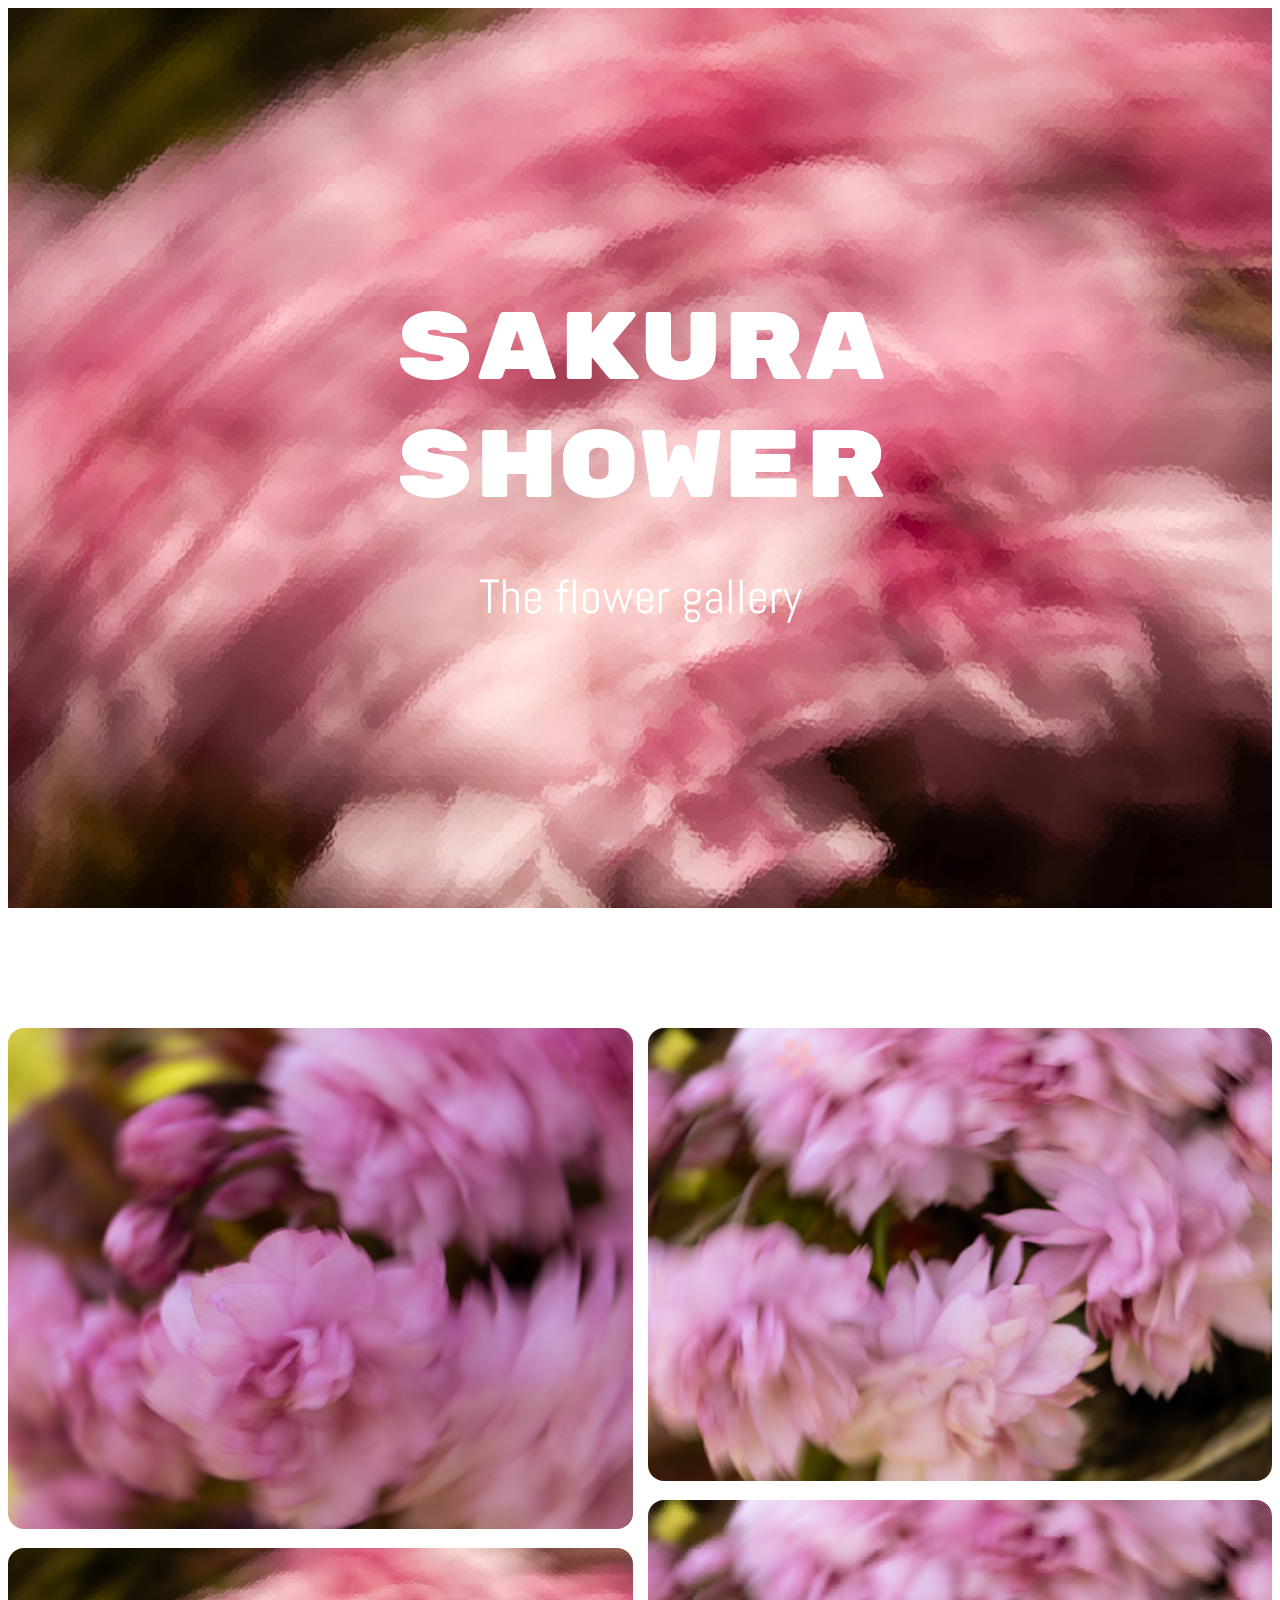
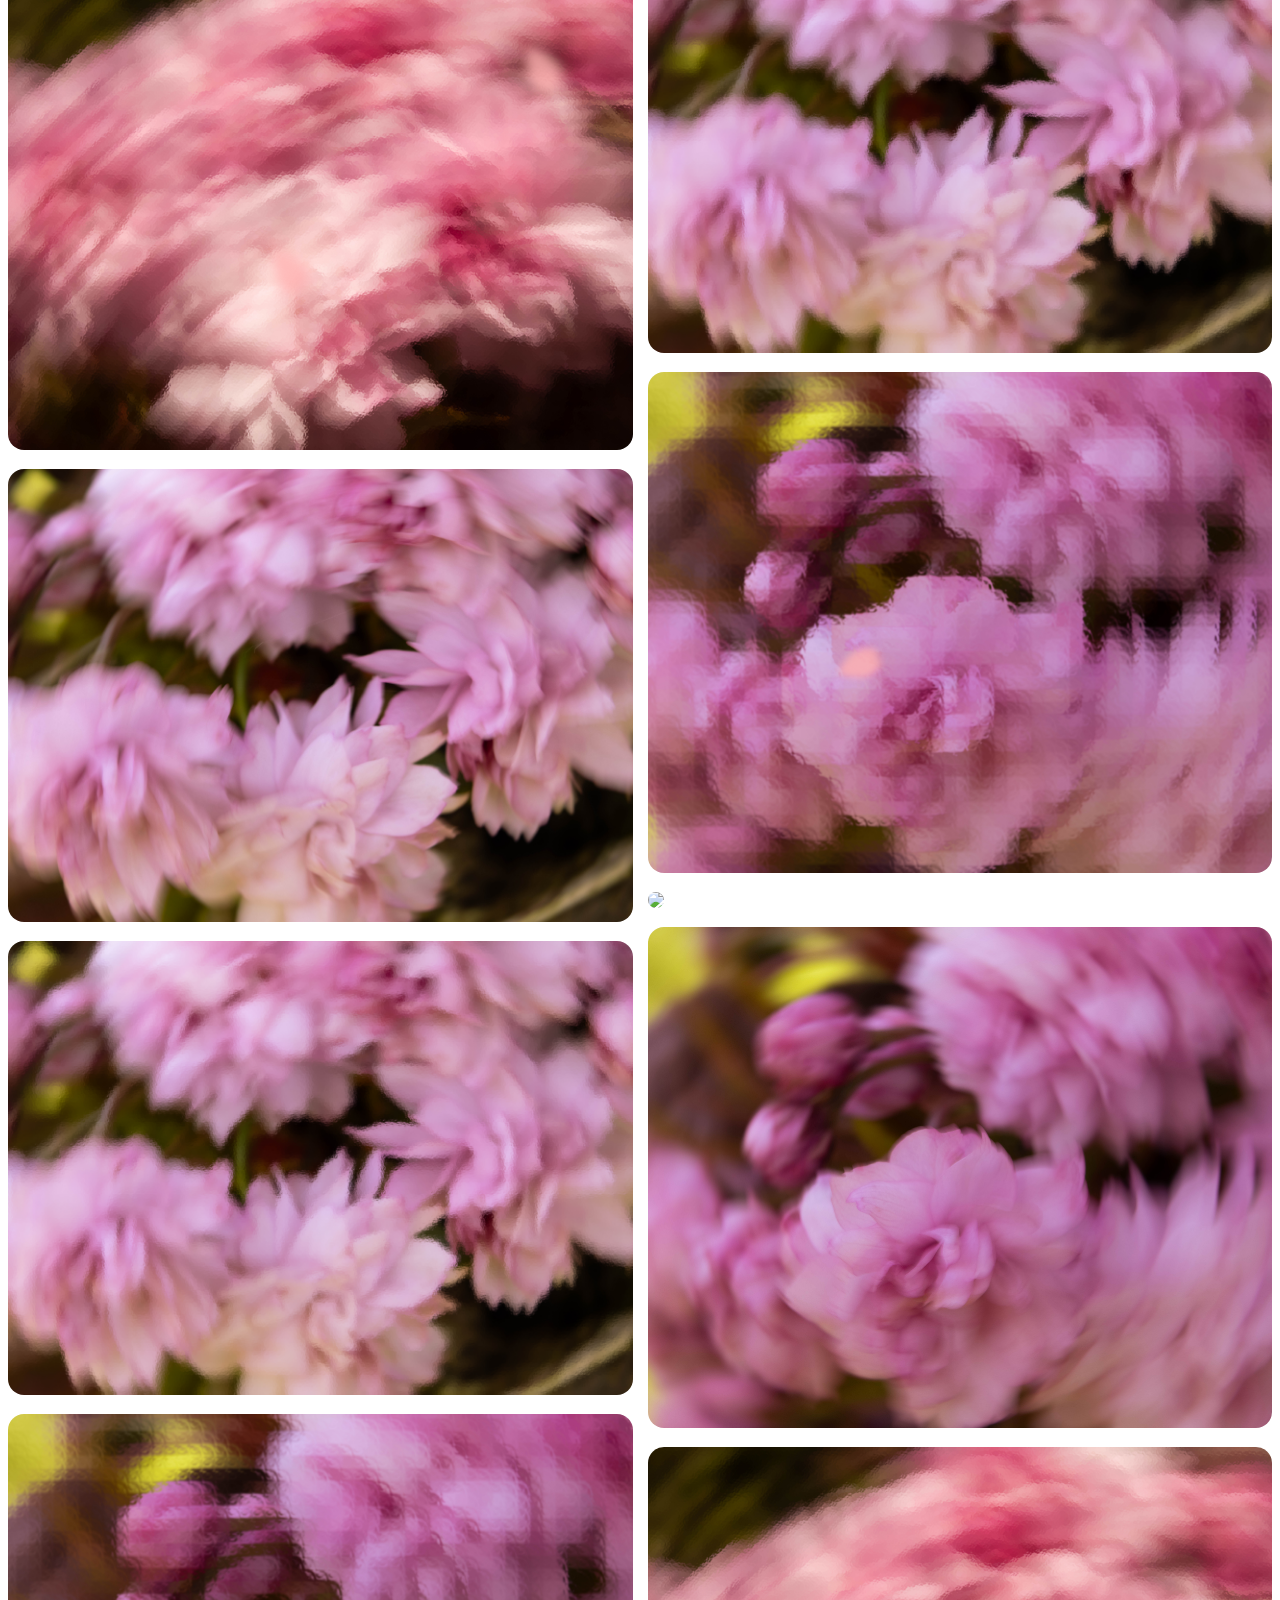
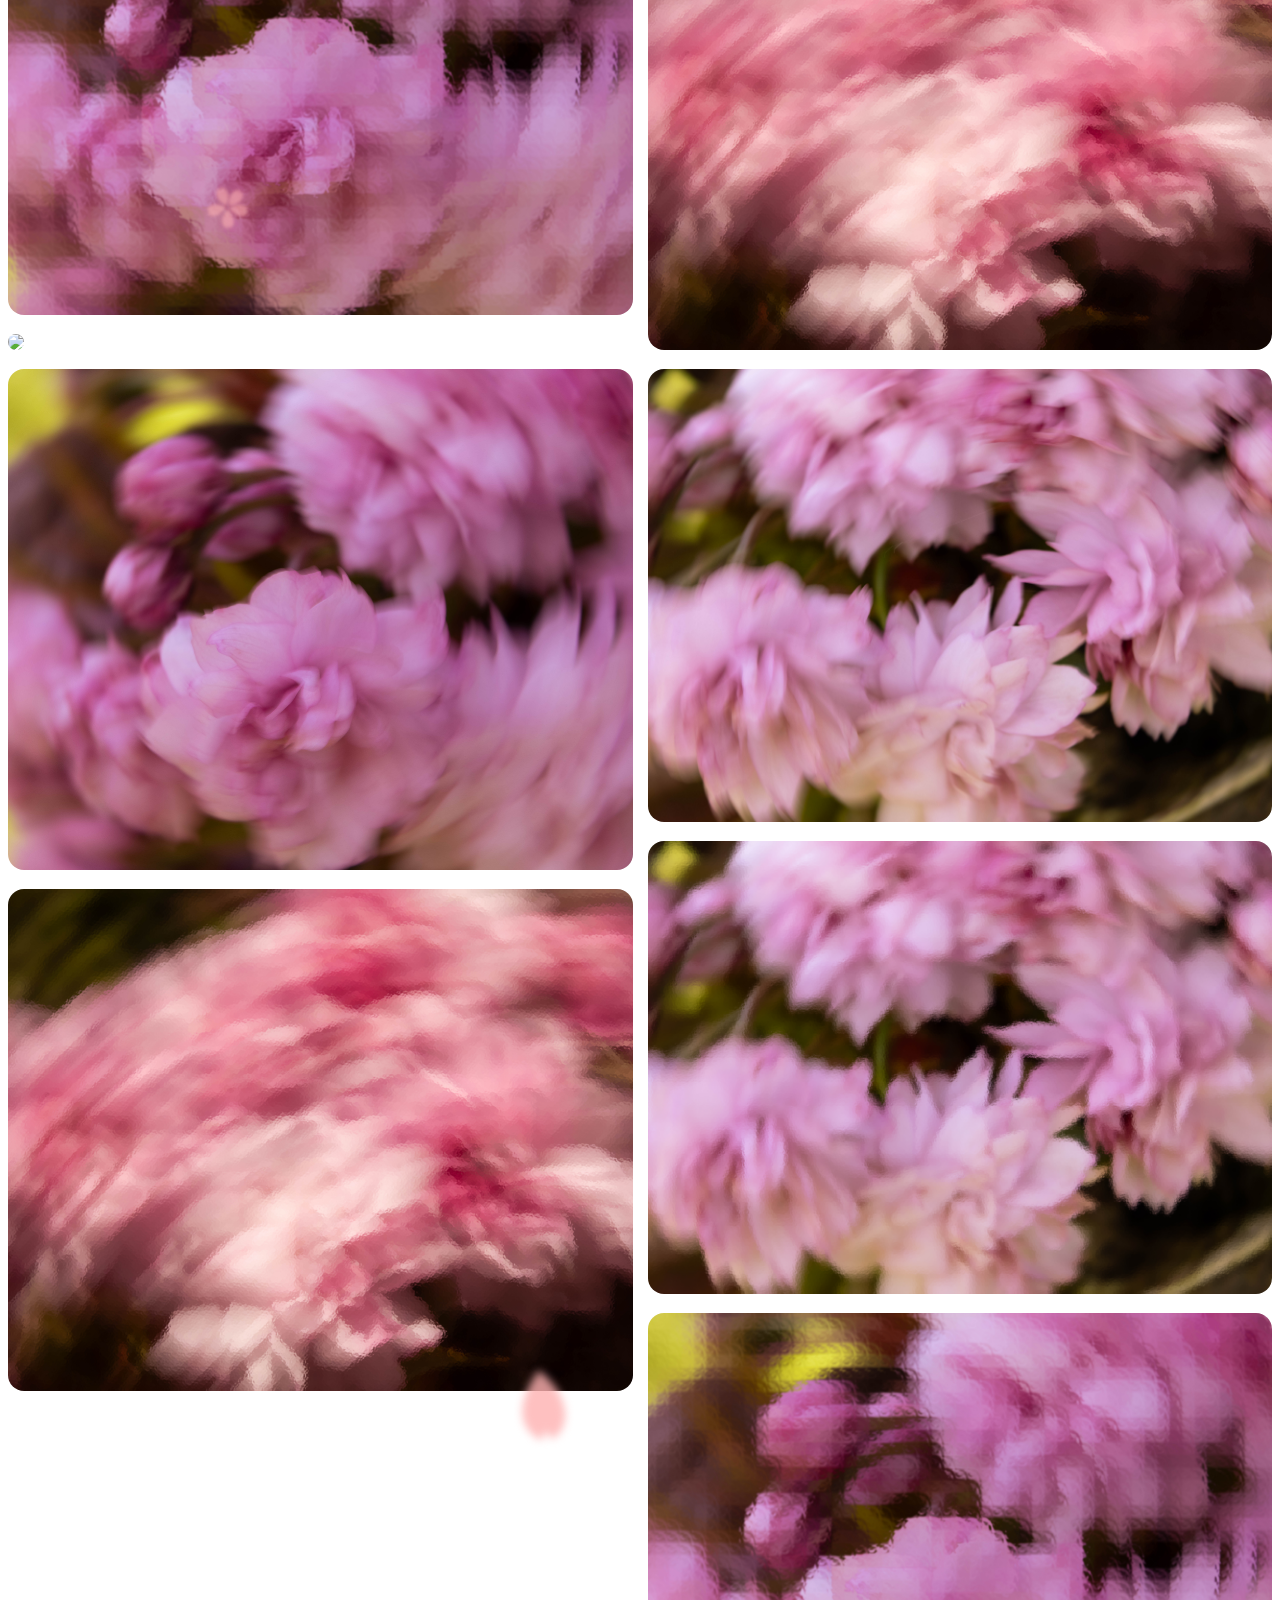
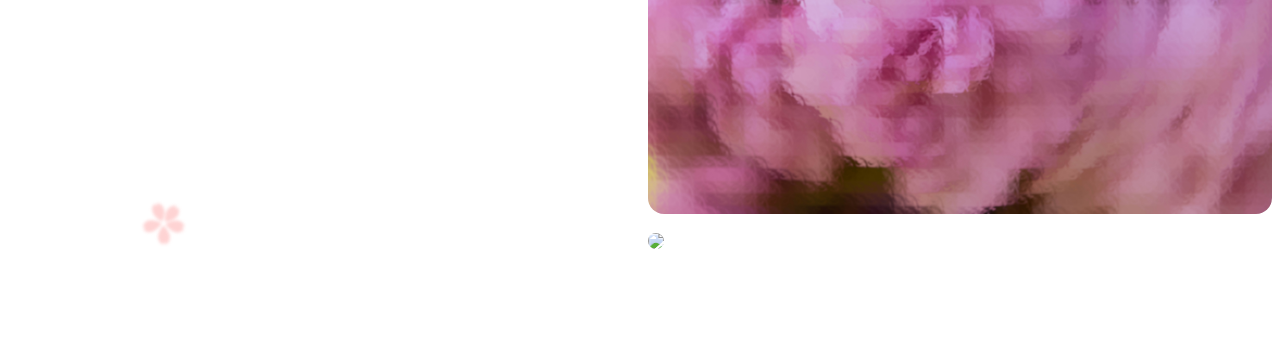
==== commit 2ff500d9: "les postions des éléments sont réparées" ====
--- a/page/galerie.html
+++ b/page/galerie.html
@@ -49,28 +49,28 @@
         <img class="photo" src="../src/image_glass.jpg">
         <img class="photo" src="../src/bird.png">
 
+        <img class="deco sakura6" src="../src/svg/sakura2.svg" data-speed="0.15">
+        
+        
+        <img class="deco petale9" src="../src/svg/petale3.svg" data-speed="0.4">
+        <img class="deco petale10" src="../src/svg/petale4.svg" data-speed="0.2">
+        <img class="deco petale11" src="../src/svg/petale5.svg" data-speed="0.3">
+        
+        <img class="deco sakura5" src="../src/svg/sakura3.svg" data-speed="0.1">
+        
+        <img class="deco petale12" src="../src/svg/petale6.svg" data-speed="0.2">
+        <img class="deco petale13" src="../src/svg/petale7.svg" data-speed="0.3">
 
+        
+        <img class="deco sakura7" src="../src/svg/sakura3.svg" data-speed="0.2">
+        
+        <img class="deco petale14" src="../src/svg/petale5.svg" data-speed="0.4">
         
         
 
     </section>
 
-        <img class="sakura2" src="../src/svg/sakura2.svg" data-speed="0.15">
         
-        
-        <img class="petale3" src="../src/svg/petale3.svg" data-speed="0.4">
-        <img class="petale4" src="../src/svg/petale4.svg" data-speed="0.2">
-        <img class="petale5" src="../src/svg/petale5.svg" data-speed="0.3">
-        
-        <img class="sakura3" src="../src/svg/sakura3.svg" data-speed="0.1">
-        
-        <img class="petale6" src="../src/svg/petale6.svg" data-speed="0.2">
-        <img class="petale7" src="../src/svg/petale7.svg" data-speed="0.3">
-
-        
-        <img class="sakura4" src="../src/svg/sakura3.svg" data-speed="0.2">
-        
-        <img class="petale8" src="../src/svg/petale5.svg" data-speed="0.4">
     
     <div class="modal" id="modal">
         <div class="modal-overlay"></div>
--- a/style/galerie.css
+++ b/style/galerie.css
@@ -4,7 +4,15 @@
     column-count: 2;
     column-gap: 15px;
     margin-bottom: 8vh;
+    position: relative;
     
+}
+
+.sakura6, .sakura5, .sakura7, 
+.petale9, .petale10, .petale11, .petale12, .petale13, .petale14 {
+    position: absolute;
+    /* Empêche l'élément d'être affecté par le système de colonnes */
+    break-inside: avoid; 
 }
 
 .gallery img{
@@ -78,4 +86,65 @@
     font-size: 28px;
     color: white;
     cursor: pointer;
+}
+
+.deco {
+    position: absolute !important; 
+    width: 60px !important;       
+    height: auto !important;
+}
+
+
+.sakura6 {
+  position: absolute;
+  left: 60%;
+  top: 0;
+}
+
+.petale9 {
+  position: absolute;
+  left: 40%;
+  top: 15%;
+}
+
+.petale10 {
+  position: absolute;
+  left: 65%;
+  top: 30%;
+}
+
+.petale11 {
+  position: absolute;
+  left: 20%;
+  top: 20%;
+}
+
+.sakura5 {
+  position: absolute;
+  left: 10%;
+  bottom: 0;
+}
+
+.sakura7 {
+  position: absolute;
+  left: 15%;
+  bottom: 40%;
+}
+
+.petale12 {
+  position: absolute;
+  left: 40%;
+  bottom: 10%;
+}
+
+.petale13 {
+  position: absolute;
+  left: 60%;
+  bottom: -5%;
+}
+
+.petale14 {
+  position: absolute;
+  left: 30%;
+  bottom: -5%;
 }
